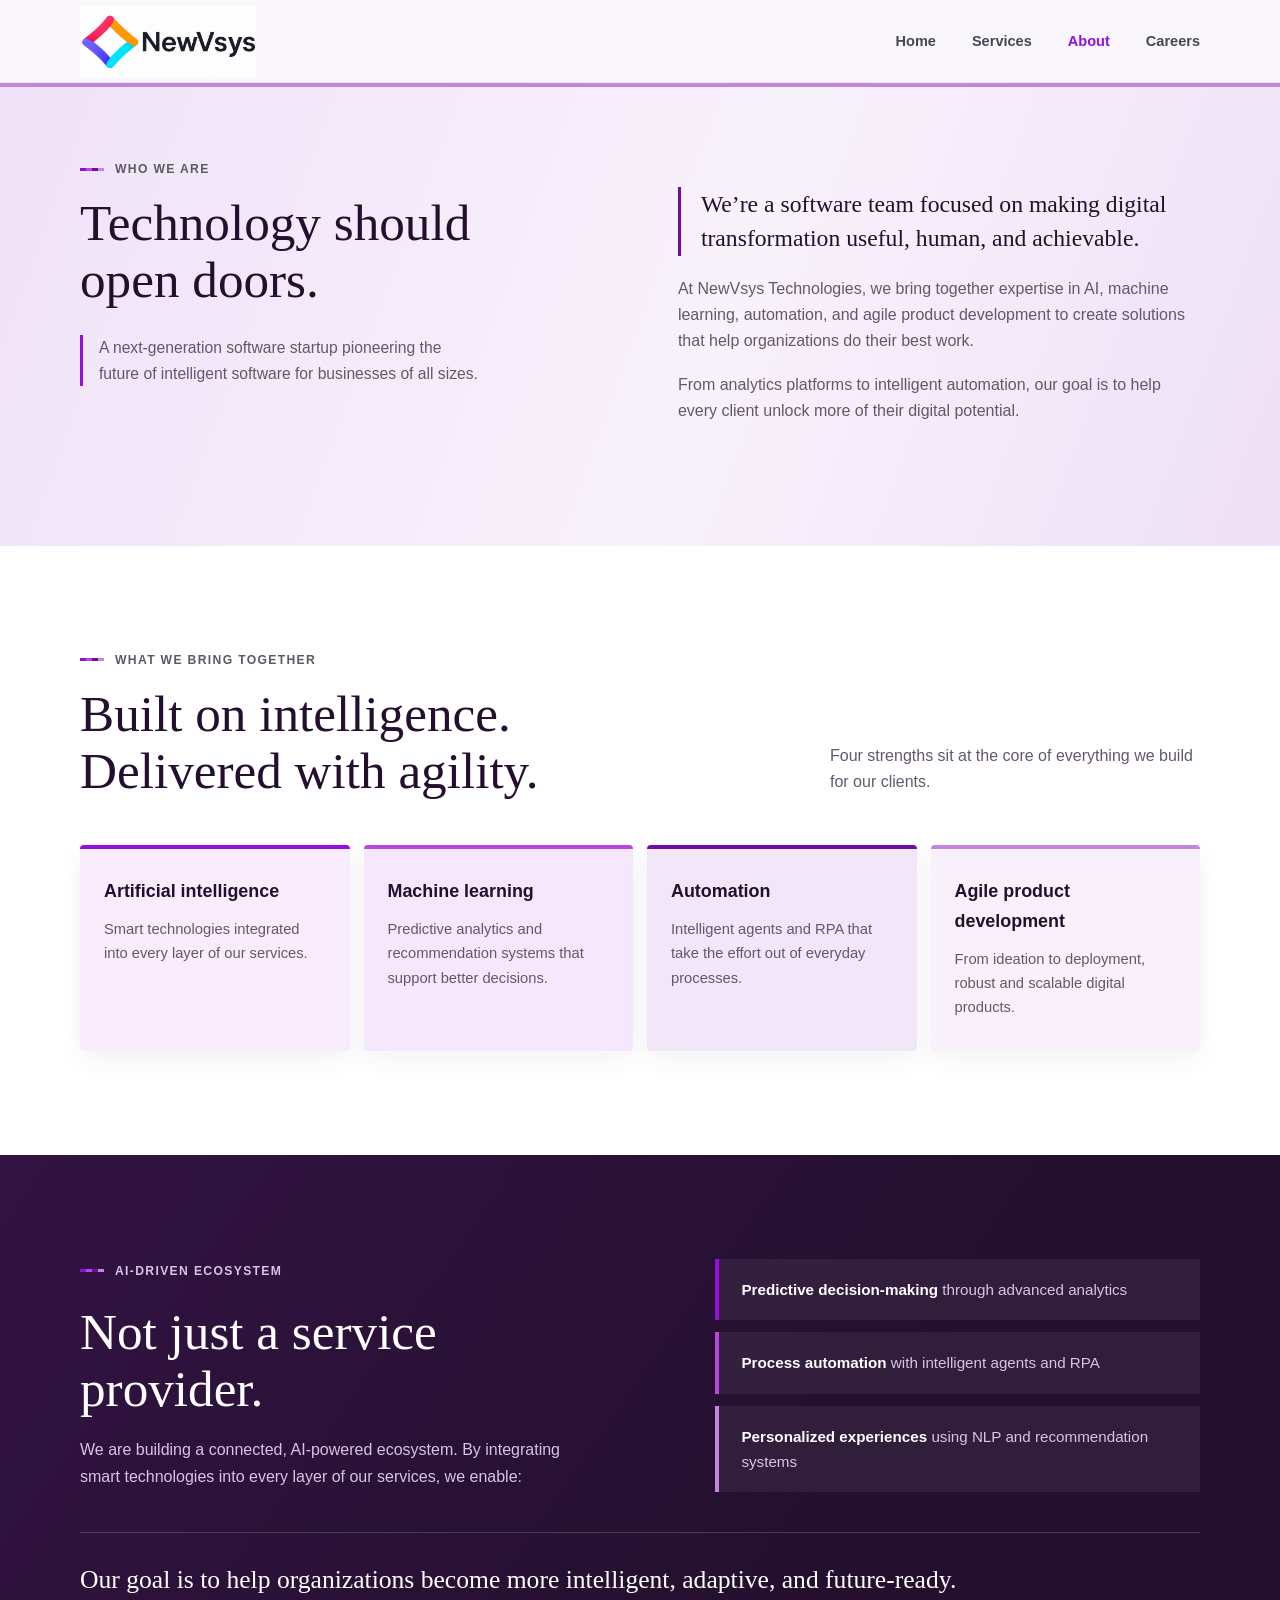
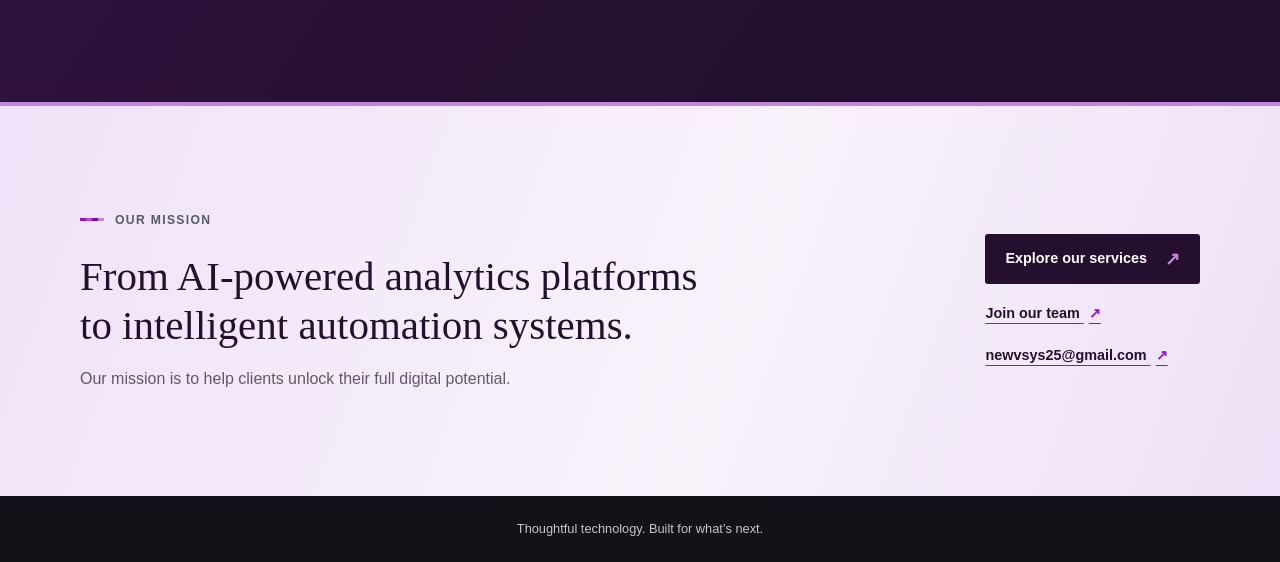
==== about.html @ 4ccc1abb "changes" ====
<!DOCTYPE html>
<html lang="en">
<head>
  <meta charset="UTF-8" />
  <meta name="viewport" content="width=device-width, initial-scale=1.0"/>
  <title>NewVsys | About Us</title>
  <link rel="stylesheet" href="styles.css" />
</head>
<body>
  <header class="navbar">
    <div class="container">
      <a class="brand" href="index.html" aria-label="NewVsys home">
        <img src="logo.png" alt="NewVsys" class="logo" />
      </a>
      <nav aria-label="Main navigation">
        <ul class="nav-links">
          <li><a href="index.html">Home</a></li>
          <li><a href="services.html">Services</a></li>
          <li><a href="about.html" aria-current="page">About</a></li>
          <li><a href="careers.html">Careers</a></li>
        </ul>
      </nav>
    </div>
  </header>

  <main>
    <section class="about about-page section-pad" id="about">
      <div class="container about-layout">
        <div class="about-title">
          <p class="eyebrow"><span></span> Who we are</p>
          <h1>Technology should open doors.</h1>
          <p class="startup-tag">A next-generation software startup pioneering the future of intelligent software for businesses of all sizes.</p>
        </div>
        <div class="about-copy">
          <p class="about-lead">We’re a software team focused on making digital transformation useful, human, and achievable.</p>
          <p>At NewVsys Technologies, we bring together expertise in AI, machine learning, automation, and agile product development to create solutions that help organizations do their best work.</p>
          <p>From analytics platforms to intelligent automation, our goal is to help every client unlock more of their digital potential.</p>
        </div>
      </div>
    </section>

    <section class="pillars section-pad">
      <div class="container">
        <div class="section-heading">
          <div>
            <p class="eyebrow"><span></span> What we bring together</p>
            <h2>Built on intelligence.<br>Delivered with agility.</h2>
          </div>
          <p class="section-intro">Four strengths sit at the core of everything we build for our clients.</p>
        </div>

        <div class="pillar-list">
          <article class="pillar pillar-1">
            <h3>Artificial intelligence</h3>
            <p>Smart technologies integrated into every layer of our services.</p>
          </article>
          <article class="pillar pillar-2">
            <h3>Machine learning</h3>
            <p>Predictive analytics and recommendation systems that support better decisions.</p>
          </article>
          <article class="pillar pillar-3">
            <h3>Automation</h3>
            <p>Intelligent agents and RPA that take the effort out of everyday processes.</p>
          </article>
          <article class="pillar pillar-4">
            <h3>Agile product development</h3>
            <p>From ideation to deployment, robust and scalable digital products.</p>
          </article>
        </div>
      </div>
    </section>

    <section class="ecosystem section-pad">
      <div class="container ecosystem-layout">
        <div>
          <p class="eyebrow"><span></span> AI-driven ecosystem</p>
          <h2>Not just a service provider.</h2>
          <p class="ecosystem-lead">We are building a connected, AI-powered ecosystem. By integrating smart technologies into every layer of our services, we enable:</p>
        </div>
        <ul class="ecosystem-list">
          <li><strong>Predictive decision-making</strong> through advanced analytics</li>
          <li><strong>Process automation</strong> with intelligent agents and RPA</li>
          <li><strong>Personalized experiences</strong> using NLP and recommendation systems</li>
        </ul>
        <p class="ecosystem-goal">Our goal is to help organizations become more intelligent, adaptive, and future-ready.</p>
      </div>
    </section>

    <section class="mission section-pad">
      <div class="container mission-layout">
        <div>
          <p class="eyebrow"><span></span> Our mission</p>
          <h2>From AI-powered analytics platforms to intelligent automation systems.</h2>
          <p class="mission-copy">Our mission is to help clients unlock their full digital potential.</p>
        </div>
        <div class="mission-actions">
          <a href="services.html" class="btn">Explore our services <span aria-hidden="true">↗</span></a>
          <a href="careers.html" class="text-link">Join our team <span aria-hidden="true">↗</span></a>
          <a href="mailto:newvsys25@gmail.com" class="text-link">newvsys25@gmail.com <span aria-hidden="true">↗</span></a>
        </div>
      </div>
    </section>
  </main>
  <footer class="footer">
    <div class="container footer-inner">
      <p>Thoughtful technology. Built for what’s next.</p>
    </div>
  </footer>
</body>
</html>
---- styles.css ----
:root {
  color-scheme: light;
  --ink: #24102e;
  --muted: #65576b;
  --paper: #faf7fc;
  --white: #ffffff;
  --line: #e9dff0;
  --coral: #950edb;
  --orange: #b747df;
  --blue: #6f0ca6;
  --cyan: #c187df;
  --display: "Avenir Next", Avenir, "Segoe UI", sans-serif;
  --body: "Segoe UI", Tahoma, sans-serif;
}

* {
  box-sizing: border-box;
}

html {
  scroll-behavior: smooth;
  scroll-padding-top: 88px;
}

body {
  margin: 0;
  background: var(--paper);
  color: var(--ink);
  font-family: var(--body);
  line-height: 1.65;
  -webkit-font-smoothing: antialiased;
}

a {
  color: inherit;
}

.container {
  width: min(1120px, calc(100% - 48px));
  margin-inline: auto;
}

.navbar {
  position: sticky;
  z-index: 10;
  top: 0;
  background: rgba(250, 247, 252, 0.94);
  border-bottom: 1px solid rgba(36, 16, 46, 0.08);
  backdrop-filter: blur(14px);
}

.navbar .container {
  min-height: 82px;
  display: flex;
  align-items: center;
  justify-content: space-between;
  gap: 32px;
}

.brand {
  display: inline-flex;
  align-items: center;
}

.logo {
  display: block;
  width: 176px;
  height: auto;
}

.nav-links {
  display: flex;
  align-items: center;
  gap: 36px;
  margin: 0;
  padding: 0;
  list-style: none;
}

.nav-links a,
.footer a {
  text-decoration: none;
}

.nav-links a {
  color: #444852;
  font-size: 0.91rem;
  font-weight: 600;
  transition: color 160ms ease;
}

.nav-links a:hover,
.footer a:hover {
  color: var(--coral);
}

.hero {
  position: relative;
  overflow: hidden;
  padding: 96px 0 104px;
  background-color: var(--paper);
  background-image: radial-gradient(rgba(23, 25, 31, 0.07) 0.7px, transparent 0.7px);
  background-size: 19px 19px;
}

.hero-layout {
  display: grid;
  grid-template-columns: 1.08fr 0.78fr;
  align-items: center;
  gap: clamp(48px, 8vw, 112px);
}

.hero-copy {
  position: relative;
  z-index: 1;
}

.eyebrow {
  display: flex;
  align-items: center;
  gap: 11px;
  margin: 0 0 22px;
  color: #565b65;
  font-size: 0.76rem;
  font-weight: 700;
  letter-spacing: 0.11em;
  text-transform: uppercase;
}

.eyebrow > span {
  width: 24px;
  height: 3px;
  background: linear-gradient(90deg, var(--coral) 0 26%, var(--orange) 26% 51%, var(--blue) 51% 76%, var(--cyan) 76%);
}

h1,
.section-heading h2,
.about-title h2,
.contact h2 {
  font-family: Georgia, "Times New Roman", serif;
  font-weight: 500;
  letter-spacing: 0;
}

.hero h1 {
  max-width: 680px;
  margin: 0;
  font-size: clamp(3.2rem, 6vw, 5.3rem);
  line-height: 1.04;
}

.hero h1 span {
  color: var(--blue);
}

.hero-intro {
  max-width: 520px;
  margin: 25px 0 31px;
  color: var(--muted);
  font-size: 1.08rem;
}

.hero-actions {
  display: flex;
  align-items: center;
  flex-wrap: wrap;
  gap: 26px;
}

.btn {
  display: inline-flex;
  min-height: 50px;
  align-items: center;
  gap: 18px;
  padding: 0 20px;
  border-radius: 3px;
  background: var(--ink);
  color: var(--white);
  font-size: 0.9rem;
  font-weight: 650;
  text-decoration: none;
  transition: background 160ms ease, transform 160ms ease;
}

.btn:hover {
  transform: translateY(-2px);
  background: #343842;
}

.btn span {
  color: var(--cyan);
  font-size: 1.15rem;
}

.text-link {
  color: var(--ink);
  font-size: 0.9rem;
  font-weight: 650;
  text-decoration-color: var(--coral);
  text-underline-offset: 5px;
}

.text-link span {
  margin-left: 5px;
  color: var(--coral);
}

.hero-panel {
  position: relative;
  min-height: 370px;
  padding: 42px 38px 34px;
  overflow: hidden;
  background: var(--ink);
  color: var(--white);
}

.hero-panel::after {
  position: absolute;
  right: -40px;
  bottom: -96px;
  width: 260px;
  height: 260px;
  border: 1px solid rgba(255, 255, 255, 0.13);
  border-radius: 50%;
  content: "";
}

.orbit-mark {
  position: relative;
  width: 60px;
  height: 60px;
  margin-bottom: 26px;
}

.orbit-mark i {
  position: absolute;
  width: 35px;
  height: 15px;
  border: 5px solid var(--coral);
  border-radius: 12px;
  transform: rotate(-42deg);
}

.orbit-mark i:nth-child(1) { top: 6px; left: 2px; border-color: #ff2d63; }
.orbit-mark i:nth-child(2) { top: 6px; right: 0; border-color: #ff9a0a; transform: rotate(42deg); }
.orbit-mark i:nth-child(3) { bottom: 5px; left: 2px; border-color: #6a5cff; transform: rotate(42deg); }
.orbit-mark i:nth-child(4) { right: 0; bottom: 5px; border-color: #00dff5; }

.panel-kicker {
  margin: 0 0 8px;
  color: #c4c6ce;
  font-size: 0.76rem;
  font-weight: 700;
  letter-spacing: 0.1em;
  text-transform: uppercase;
}

.hero-panel h2 {
  position: relative;
  z-index: 1;
  max-width: 340px;
  margin: 0;
  font-family: Georgia, "Times New Roman", serif;
  font-size: 1.8rem;
  font-weight: 400;
  line-height: 1.28;
}

.panel-rule {
  height: 1px;
  margin: 25px 0 15px;
  background: rgba(255, 255, 255, 0.2);
}

.approach-list {
  position: relative;
  z-index: 1;
  display: grid;
  gap: 9px;
  margin: 0;
  padding: 0;
  color: #ececf0;
  font-size: 0.84rem;
  list-style: none;
}

.approach-list li {
  display: flex;
  align-items: center;
  gap: 10px;
}

.approach-list li::before {
  width: 6px;
  height: 6px;
  flex: none;
  background: var(--coral);
  content: "";
}

.approach-list li:nth-child(2)::before { background: var(--orange); }
.approach-list li:nth-child(3)::before { background: var(--cyan); }

.hero-strip {
  position: absolute;
  right: 0;
  bottom: 0;
  left: 0;
  display: flex;
  height: 5px;
}

.hero-strip span { flex: 1; }
.hero-strip span:nth-child(1) { background: var(--coral); }
.hero-strip span:nth-child(2) { background: var(--orange); }
.hero-strip span:nth-child(3) { background: var(--blue); }
.hero-strip span:nth-child(4) { background: var(--cyan); }

.section-pad {
  padding: 104px 0;
}

.services {
  background: var(--white);
}

.section-heading {
  display: flex;
  align-items: end;
  justify-content: space-between;
  gap: 50px;
  margin-bottom: 46px;
}

.section-heading .eyebrow,
.about-title .eyebrow {
  margin-bottom: 15px;
}

.section-heading h2,
.about-title h2 {
  max-width: 620px;
  margin: 0;
  font-size: clamp(2.4rem, 4vw, 3.5rem);
  line-height: 1.12;
}

.section-intro {
  max-width: 370px;
  margin: 0 0 4px;
  color: var(--muted);
}

.service-list {
  display: grid;
  grid-template-columns: repeat(2, minmax(0, 1fr));
  gap: 1px;
  border: 1px solid var(--line);
  background: var(--line);
}

.service {
  position: relative;
  min-height: 235px;
  padding: 31px 34px 38px;
  background: var(--white);
  text-align: left;
  transition: background 180ms ease;
}

.service:hover {
  background: #fdfcfb;
}

.service h2 {
  margin: 0 0 10px;
  font-family: var(--display);
  font-size: 1.19rem;
  font-weight: 700;
}

.service p,
.service li {
  color: var(--muted);
  font-size: 0.92rem;
}

.service p {
  max-width: 460px;
  margin: 0;
}

.service ul {
  display: grid;
  gap: 5px;
  margin: 12px 30px 0 0;
  padding-left: 18px;
}

.service-arrow {
  position: absolute;
  right: 30px;
  bottom: 25px;
  color: #a0a3aa;
  font-size: 1.1rem;
}

.about {
  background: #f1efec;
}

.about-layout {
  display: grid;
  grid-template-columns: 0.9fr 1fr;
  gap: clamp(50px, 10vw, 140px);
}

.about-title h2 {
  max-width: 440px;
}

.about-copy {
  max-width: 540px;
  padding-top: 28px;
}

.about-copy p {
  margin: 0 0 17px;
  color: var(--muted);
}

.about-copy .about-lead {
  margin-bottom: 20px;
  color: var(--ink);
  font-family: Georgia, "Times New Roman", serif;
  font-size: 1.48rem;
  line-height: 1.45;
}

.contact {
  padding: 82px 0 86px;
  background: var(--ink);
  color: var(--white);
}

.contact-layout {
  display: flex;
  align-items: end;
  justify-content: space-between;
  gap: 44px;
}

.contact .eyebrow {
  color: #c4c6ce;
}

.contact h2 {
  margin: 0;
  font-size: clamp(2.8rem, 5vw, 4.25rem);
  line-height: 1.08;
}

.contact-details {
  min-width: min(100%, 350px);
  padding-bottom: 5px;
}

.contact-email {
  display: inline-flex;
  align-items: center;
  gap: 15px;
  margin-bottom: 17px;
  color: var(--white);
  font-size: 1.12rem;
  font-weight: 650;
  text-decoration-color: var(--cyan);
  text-underline-offset: 6px;
}

.contact-email span {
  color: var(--cyan);
}

.contact-details p {
  margin: 0;
  color: #c4c6ce;
  font-size: 0.9rem;
}

.footer {
  padding: 22px 0;
  background: #111318;
  color: #c4c6ce;
}

.footer-inner {
  display: flex;
  align-items: center;
  justify-content: center;
  gap: 24px;
  text-align: center;
}

.footer p,
.footer a {
  margin: 0;
  font-size: 0.8rem;
}

.footer a {
  color: var(--white);
}

@media (max-width: 760px) {
  .container {
    width: min(100% - 36px, 560px);
  }

  .navbar .container {
    min-height: 72px;
    gap: 16px;
  }

  .logo {
    width: 136px;
  }

  .nav-links {
    gap: 17px;
  }

  .nav-links a {
    font-size: 0.81rem;
  }

  .hero {
    padding: 72px 0 78px;
  }

  .hero-layout,
  .about-layout {
    grid-template-columns: 1fr;
    gap: 42px;
  }

  .hero h1 {
    font-size: clamp(3rem, 11vw, 4.4rem);
  }

  .hero-panel {
    min-height: 340px;
  }

  .section-pad {
    padding: 76px 0;
  }

  .section-heading {
    display: block;
    margin-bottom: 32px;
  }

  .section-intro {
    margin-top: 19px;
  }

  .service-list {
    grid-template-columns: 1fr;
  }

  .service {
    min-height: 218px;
    padding: 27px 25px 37px;
  }

  .about-copy {
    padding-top: 0;
  }

  .contact-layout {
    display: grid;
    align-items: start;
    gap: 35px;
  }
}

@media (max-width: 440px) {
  .navbar .container {
    align-items: flex-start;
    flex-direction: column;
    padding: 12px 0 14px;
  }

  .nav-links {
    width: 100%;
    justify-content: space-between;
    gap: 10px;
  }

  .hero-actions {
    align-items: flex-start;
    flex-direction: column;
    gap: 18px;
  }

  .hero-panel {
    padding: 32px 26px;
  }

  .footer-inner {
    flex-direction: column;
    gap: 12px;
  }
}

@media (prefers-reduced-motion: reduce) {
  *,
  *::before,
  *::after {
    scroll-behavior: auto !important;
    transition-duration: 0.01ms !important;
  }
}

/* Add stronger brand color while keeping the existing copy unchanged. */
:root {
  --paper: #faf7fc;
  --line: #e9dff0;
}

.nav-links a {
  position: relative;
}

.nav-links a::after {
  position: absolute;
  right: 0;
  bottom: -7px;
  left: 0;
  height: 2px;
  transform: scaleX(0);
  transform-origin: left;
  background: linear-gradient(90deg, var(--coral), var(--orange), var(--blue), var(--cyan));
  content: "";
  transition: transform 160ms ease;
}

.nav-links a:hover::after {
  transform: scaleX(1);
}

.hero {
  background-color: #faf4fd;
  background-image: linear-gradient(115deg, #f3e3fb 0%, #faf6fc 48%, #efdef8 100%);
  background-repeat: no-repeat;
  background-size: cover;
}

.hero .btn {
  background: var(--coral);
  box-shadow: 0 9px 22px rgba(149, 14, 219, 0.22);
  color: var(--white);
}

.hero .btn:hover {
  background: #780bb0;
}

.hero .btn span {
  color: var(--white);
}

.hero h1,
.hero h1 span {
  background: none;
  color: #000000;
}

.hero-panel {
  background: linear-gradient(145deg, #321343 0%, #24102e 72%);
  box-shadow: 14px 14px 0 rgba(149, 14, 219, 0.17);
}

.hero-panel::before {
  position: absolute;
  top: 0;
  right: 0;
  width: 7px;
  height: 100%;
  background: linear-gradient(180deg, var(--coral), var(--orange) 34%, var(--blue) 68%, var(--cyan));
  content: "";
}

.hero-strip {
  height: 7px;
}

.services {
  background: linear-gradient(180deg, #fff 0%, #faf7fc 100%);
}

.service-list {
  gap: 14px;
  border: 0;
  background: transparent;
}

.service {
  min-height: 245px;
  border-top: 4px solid transparent;
  border-radius: 4px;
  box-shadow: 0 8px 26px rgba(23, 25, 31, 0.055);
  transition: box-shadow 180ms ease, transform 180ms ease;
}

.service:hover {
  transform: translateY(-4px);
  box-shadow: 0 14px 30px rgba(23, 25, 31, 0.1);
}

.service-coral {
  border-top-color: var(--coral);
  background: #f8ecfd;
}

.service-orange {
  border-top-color: var(--orange);
  background: #f6e8fc;
}

.service-blue {
  border-top-color: var(--blue);
  background: #f1e7f8;
}

.service-cyan {
  border-top-color: var(--cyan);
  background: #f8f1fb;
}

.service-ai {
  grid-column: 1 / -1;
  display: grid;
  grid-template-columns: 1fr 1fr;
  column-gap: 48px;
  align-items: start;
  min-height: 220px;
  border-top-color: var(--coral);
  background: linear-gradient(110deg, #f8ecfd, #f5eafa 50%, #efe2f8);
}

.service-ai h2 {
  grid-column: 1;
  grid-row: 1;
}

.service-ai p {
  grid-column: 1;
  grid-row: 2;
}

.service-ai ul {
  grid-column: 2;
  grid-row: 1 / span 2;
  align-self: center;
  margin: 0 35px 0 0;
}

.about {
  border-top: 4px solid var(--cyan);
  background: linear-gradient(110deg, #f0e2f8 0%, #f8f2fb 56%, #eee0f6 100%);
}

.about-copy .about-lead {
  padding-left: 20px;
  border-left: 3px solid var(--blue);
}

.contact {
  border-top: 5px solid transparent;
  border-image: linear-gradient(90deg, var(--coral), var(--orange), var(--blue), var(--cyan)) 1;
  background: linear-gradient(125deg, #321343, #24102e 65%);
}

.contact-email {
  text-decoration-thickness: 2px;
}

@media (max-width: 760px) {
  .service {
    min-height: 218px;
  }

  .service-ai {
    grid-column: auto;
    grid-template-columns: 1fr;
    min-height: 0;
  }

  .service-ai h2,
  .service-ai p,
  .service-ai ul {
    grid-column: 1;
    grid-row: auto;
  }

  .service-ai ul {
    margin: 12px 30px 0 0;
  }
}

@media (max-width: 440px) {
  .hero-panel {
    box-shadow: 8px 8px 0 rgba(114, 121, 245, 0.16);
  }
}




/* Careers */
.careers {
  background: var(--white);
}

.careers .section-heading h1,
.services .section-heading h1 {
  max-width: 700px;
  margin: 0;
  font-size: clamp(2.4rem, 4vw, 3.5rem);
  line-height: 1.12;
}

.careers-page,
.services-page {
  padding-top: 72px;
}

.nav-links a[aria-current="page"] {
  color: var(--coral);
}

.career-stats {
  display: grid;
  grid-template-columns: repeat(3, minmax(0, 1fr));
  gap: 14px;
  margin-bottom: 14px;
}

.career-stat {
  display: flex;
  flex-direction: column;
  gap: 6px;
  padding: 24px 22px;
  border-top: 4px solid var(--coral);
  border-radius: 4px;
  background: #f8ecfd;
  box-shadow: 0 8px 26px rgba(36, 16, 46, 0.055);
}

.career-stat strong {
  font-family: Georgia, "Times New Roman", serif;
  font-size: 1.3rem;
  font-weight: 500;
  line-height: 1.25;
}

.career-stat:first-child strong {
  color: var(--coral);
  font-size: 2.6rem;
  line-height: 1;
}

.career-stat span {
  color: var(--muted);
  font-size: 0.86rem;
}

.career-grid {
  display: grid;
  grid-template-columns: 1.25fr 1fr;
  gap: 14px;
}

.career-side {
  display: grid;
  gap: 14px;
}

.career-card {
  padding: 30px 32px;
  border: 1px solid var(--line);
  border-radius: 4px;
  background: var(--paper);
  text-align: left;
}

.career-card h3 {
  margin: 0 0 18px;
  font-family: var(--display);
  font-size: 1.15rem;
}

.position-groups {
  display: grid;
  gap: 22px;
}

.position-groups h4 {
  margin: 0 0 10px;
  color: var(--blue);
  font-size: 0.74rem;
  letter-spacing: 0.1em;
  text-transform: uppercase;
}

.career-list {
  display: grid;
  gap: 9px;
  margin: 0;
  padding: 0;
  list-style: none;
}

.career-list li {
  position: relative;
  padding-left: 20px;
  color: var(--ink);
  font-size: 0.93rem;
}

.career-list li::before {
  position: absolute;
  top: 0.55em;
  left: 0;
  width: 7px;
  height: 7px;
  border-radius: 50%;
  background: var(--coral);
  content: "";
}

.career-list small {
  display: block;
  margin-top: 2px;
  color: var(--muted);
  font-size: 0.8rem;
}

.projects-title {
  margin: 48px 0 18px;
  font-family: Georgia, "Times New Roman", serif;
  font-size: 1.7rem;
  font-weight: 500;
  text-align: left;
}

.project-list {
  display: grid;
  grid-template-columns: repeat(3, minmax(0, 1fr));
  gap: 14px;
}

.project {
  padding: 22px 24px;
  border-left: 4px solid var(--coral);
  background: #f8ecfd;
  text-align: left;
}

.project:nth-child(2) {
  border-left-color: var(--orange);
  background: #f6e8fc;
}

.project:nth-child(3) {
  border-left-color: var(--blue);
  background: #f1e7f8;
}

.project h3 {
  margin: 0 0 4px;
  font-size: 1.05rem;
}

.project p {
  margin: 0;
  color: var(--muted);
  font-size: 0.9rem;
}

.career-cta {
  display: flex;
  align-items: center;
  justify-content: space-between;
  gap: 32px;
  margin-top: 48px;
  padding: 38px 42px;
  border-radius: 4px;
  background: linear-gradient(125deg, var(--coral), #570985);
  color: var(--white);
  text-align: left;
}

.career-cta h2 {
  margin: 0 0 4px;
  font-family: Georgia, "Times New Roman", serif;
  font-size: clamp(1.8rem, 3vw, 2.4rem);
  font-weight: 500;
}

.career-cta p {
  margin: 0;
}

.career-cta-actions {
  max-width: 460px;
  font-size: 0.92rem;
}

.career-cta-actions p + p {
  margin-top: 8px;
  font-weight: 650;
}

.career-cta a,
.contact-phone a {
  color: inherit;
  text-decoration-thickness: 2px;
  text-underline-offset: 4px;
}

.contact-details .contact-phone {
  margin-bottom: 6px;
}

/* Home: technology */
.tech {
  background: linear-gradient(110deg, #f0e2f8 0%, #f8f2fb 56%, #eee0f6 100%);
  color: var(--ink);
}

.tech .eyebrow {
  color: #565b65;
}

.tech .section-intro {
  color: var(--muted);
}

.tech-grid {
  display: grid;
  grid-template-columns: repeat(6, minmax(0, 1fr));
  gap: 14px;
}

.tech-card {
  grid-column: span 2;
  padding: 28px 26px 30px;
  border-top: 4px solid var(--coral);
  border-radius: 4px;
  background: var(--white);
  box-shadow: 0 8px 26px rgba(36, 16, 46, 0.07);
  text-align: left;
  transition: box-shadow 180ms ease, transform 180ms ease;
}

.tech-card:hover {
  transform: translateY(-4px);
  box-shadow: 0 14px 30px rgba(36, 16, 46, 0.12);
}

.tech-card-4,
.tech-card-5 {
  grid-column: span 3;
}

.tech-card-2 { border-top-color: var(--orange); }
.tech-card-3 { border-top-color: var(--blue); }
.tech-card-4 { border-top-color: var(--cyan); }
.tech-card-5 { border-top-color: #7e3aa3; }

.tech-label {
  margin: 0 0 8px;
  color: var(--blue);
  font-size: 0.72rem;
  font-weight: 700;
  letter-spacing: 0.1em;
  text-transform: uppercase;
}

.tech-card h3 {
  margin: 0 0 10px;
  font-family: Georgia, "Times New Roman", serif;
  font-size: 1.8rem;
  font-weight: 500;
}

.tech-card p:last-child {
  margin: 0;
  color: var(--muted);
  font-size: 0.93rem;
}

.tech-stack {
  display: flex;
  align-items: center;
  flex-wrap: wrap;
  gap: 14px 22px;
  margin-top: 40px;
  padding-top: 28px;
  border-top: 1px solid rgba(36, 16, 46, 0.14);
}

.tech-stack > p {
  margin: 0;
  color: var(--muted);
  font-size: 0.76rem;
  font-weight: 700;
  letter-spacing: 0.1em;
  text-transform: uppercase;
}

.tech-stack ul {
  display: flex;
  flex-wrap: wrap;
  gap: 8px;
  margin: 0;
  padding: 0;
  list-style: none;
}

.tech-stack li {
  padding: 6px 14px;
  border: 1px solid rgba(149, 14, 219, 0.3);
  border-radius: 999px;
  background: rgba(255, 255, 255, 0.75);
  color: var(--ink);
  font-size: 0.84rem;
  font-weight: 600;
}

@media (max-width: 960px) {
  .tech-grid {
    grid-template-columns: repeat(2, minmax(0, 1fr));
  }

  .tech-card,
  .tech-card-4,
  .tech-card-5 {
    grid-column: auto;
  }

  .tech-card-5 {
    grid-column: 1 / -1;
  }
}

@media (max-width: 560px) {
  .tech-grid {
    grid-template-columns: 1fr;
  }
}

/* Home: active projects */
.projects {
  background: linear-gradient(180deg, #fff 0%, #faf7fc 100%);
}

.project-grid {
  display: grid;
  grid-template-columns: repeat(4, minmax(0, 1fr));
  gap: 14px;
}

.project-card {
  display: flex;
  flex-direction: column;
  padding: 28px 24px 26px;
  border-top: 4px solid var(--coral);
  border-radius: 4px;
  background: #f8ecfd;
  box-shadow: 0 8px 26px rgba(36, 16, 46, 0.055);
  text-align: left;
  transition: box-shadow 180ms ease, transform 180ms ease;
}

.project-card:hover {
  transform: translateY(-4px);
  box-shadow: 0 14px 30px rgba(36, 16, 46, 0.1);
}

.project-card-2 { border-top-color: var(--orange); background: #f6e8fc; }
.project-card-3 { border-top-color: var(--blue); background: #f1e7f8; }
.project-card-4 { border-top-color: var(--cyan); background: #f8f1fb; }

.project-mark {
  display: grid;
  width: 46px;
  height: 46px;
  margin-bottom: 22px;
  place-items: center;
  border-radius: 4px;
  background: var(--coral);
  color: var(--white);
  font-family: Georgia, "Times New Roman", serif;
  font-size: 1.5rem;
}

.project-card-2 .project-mark { background: var(--orange); }
.project-card-3 .project-mark { background: var(--blue); }
.project-card-4 .project-mark { background: #7e3aa3; }

.project-card h3 {
  margin: 0 0 6px;
  font-family: Georgia, "Times New Roman", serif;
  font-size: 1.6rem;
  font-weight: 500;
}

.project-card p {
  margin: 0 0 20px;
  color: var(--muted);
  font-size: 0.93rem;
}

.project-tags {
  display: flex;
  flex-wrap: wrap;
  gap: 8px;
  margin: auto 0 0;
  padding: 0;
  list-style: none;
}

.project-tags li {
  padding: 4px 11px;
  border: 1px solid rgba(149, 14, 219, 0.28);
  border-radius: 999px;
  background: rgba(255, 255, 255, 0.7);
  color: var(--blue);
  font-size: 0.74rem;
  font-weight: 650;
}

.projects-link {
  display: inline-block;
  margin-top: 32px;
  color: var(--ink);
  font-size: 0.92rem;
  font-weight: 650;
  text-decoration-color: var(--coral);
  text-decoration-thickness: 2px;
  text-underline-offset: 5px;
}

.projects-link span {
  margin-left: 5px;
  color: var(--coral);
}

@media (max-width: 960px) {
  .project-grid {
    grid-template-columns: repeat(2, minmax(0, 1fr));
  }
}

@media (max-width: 560px) {
  .project-grid {
    grid-template-columns: 1fr;
  }
}

/* About page */
.about-page {
  padding-top: 72px;
}

.about-title h1 {
  max-width: 440px;
  margin: 0;
  font-size: clamp(2.4rem, 4vw, 3.5rem);
  line-height: 1.12;
}

.startup-tag {
  max-width: 400px;
  margin: 26px 0 0;
  padding-left: 16px;
  border-left: 3px solid var(--coral);
  color: var(--muted);
  font-size: 0.98rem;
}

.pillars {
  background: var(--white);
}

.pillar-list {
  display: grid;
  grid-template-columns: repeat(4, minmax(0, 1fr));
  gap: 14px;
}

.pillar {
  padding: 28px 24px 32px;
  border-top: 4px solid var(--coral);
  border-radius: 4px;
  background: #f8ecfd;
  box-shadow: 0 8px 26px rgba(36, 16, 46, 0.055);
  text-align: left;
}

.pillar-2 { border-top-color: var(--orange); background: #f6e8fc; }
.pillar-3 { border-top-color: var(--blue); background: #f1e7f8; }
.pillar-4 { border-top-color: var(--cyan); background: #f8f1fb; }

.pillar h3 {
  margin: 0 0 10px;
  font-family: var(--display);
  font-size: 1.12rem;
}

.pillar p {
  margin: 0;
  color: var(--muted);
  font-size: 0.92rem;
}

.ecosystem {
  background: linear-gradient(125deg, #321343, #24102e 65%);
  color: var(--white);
}

.ecosystem-layout {
  display: grid;
  grid-template-columns: 1.1fr 1fr;
  gap: 40px clamp(40px, 8vw, 110px);
  align-items: center;
}

.ecosystem .eyebrow {
  color: #d9c3e6;
}

.ecosystem h2 {
  margin: 0 0 20px;
  font-family: Georgia, "Times New Roman", serif;
  font-size: clamp(2.2rem, 4vw, 3.2rem);
  font-weight: 500;
  line-height: 1.12;
}

.ecosystem-lead {
  max-width: 520px;
  margin: 0;
  color: #d9c3e6;
}

.ecosystem-list {
  display: grid;
  gap: 12px;
  margin: 0;
  padding: 0;
  list-style: none;
}

.ecosystem-list li {
  padding: 18px 22px;
  border-left: 4px solid var(--coral);
  background: rgba(255, 255, 255, 0.06);
  color: #d9c3e6;
  font-size: 0.95rem;
}

.ecosystem-list li:nth-child(2) { border-left-color: var(--orange); }
.ecosystem-list li:nth-child(3) { border-left-color: var(--cyan); }

.ecosystem-list strong {
  color: var(--white);
}

.ecosystem-goal {
  grid-column: 1 / -1;
  margin: 0;
  padding-top: 28px;
  border-top: 1px solid rgba(255, 255, 255, 0.18);
  font-family: Georgia, "Times New Roman", serif;
  font-size: clamp(1.25rem, 2.2vw, 1.6rem);
  line-height: 1.45;
}

.mission {
  border-top: 4px solid var(--cyan);
  background: linear-gradient(110deg, #f0e2f8 0%, #f8f2fb 56%, #eee0f6 100%);
}

.mission-layout {
  display: flex;
  align-items: center;
  justify-content: space-between;
  gap: 48px;
}

.mission h2 {
  max-width: 640px;
  margin: 0 0 16px;
  font-family: Georgia, "Times New Roman", serif;
  font-size: clamp(1.9rem, 3.2vw, 2.6rem);
  font-weight: 500;
  line-height: 1.2;
}

.mission-copy {
  margin: 0;
  color: var(--muted);
}

.mission-actions {
  display: flex;
  flex: none;
  flex-direction: column;
  align-items: flex-start;
  gap: 18px;
}

@media (max-width: 960px) {
  .pillar-list {
    grid-template-columns: repeat(2, minmax(0, 1fr));
  }

  .ecosystem-layout {
    grid-template-columns: 1fr;
  }

  .mission-layout {
    align-items: flex-start;
    flex-direction: column;
    gap: 30px;
  }
}

@media (max-width: 560px) {
  .pillar-list {
    grid-template-columns: 1fr;
  }
}

@media (max-width: 960px) {
  .career-stats {
    grid-template-columns: repeat(2, minmax(0, 1fr));
  }

  .career-stat:last-child {
    grid-column: 1 / -1;
  }

  .career-grid {
    grid-template-columns: 1fr;
  }

  .project-list {
    grid-template-columns: 1fr;
  }

  .career-cta {
    align-items: flex-start;
    flex-direction: column;
    gap: 18px;
  }
}

@media (max-width: 560px) {
  .career-stats {
    grid-template-columns: 1fr;
  }

  .career-card {
    padding: 26px 22px;
  }

  .career-cta {
    padding: 30px 24px;
  }
}
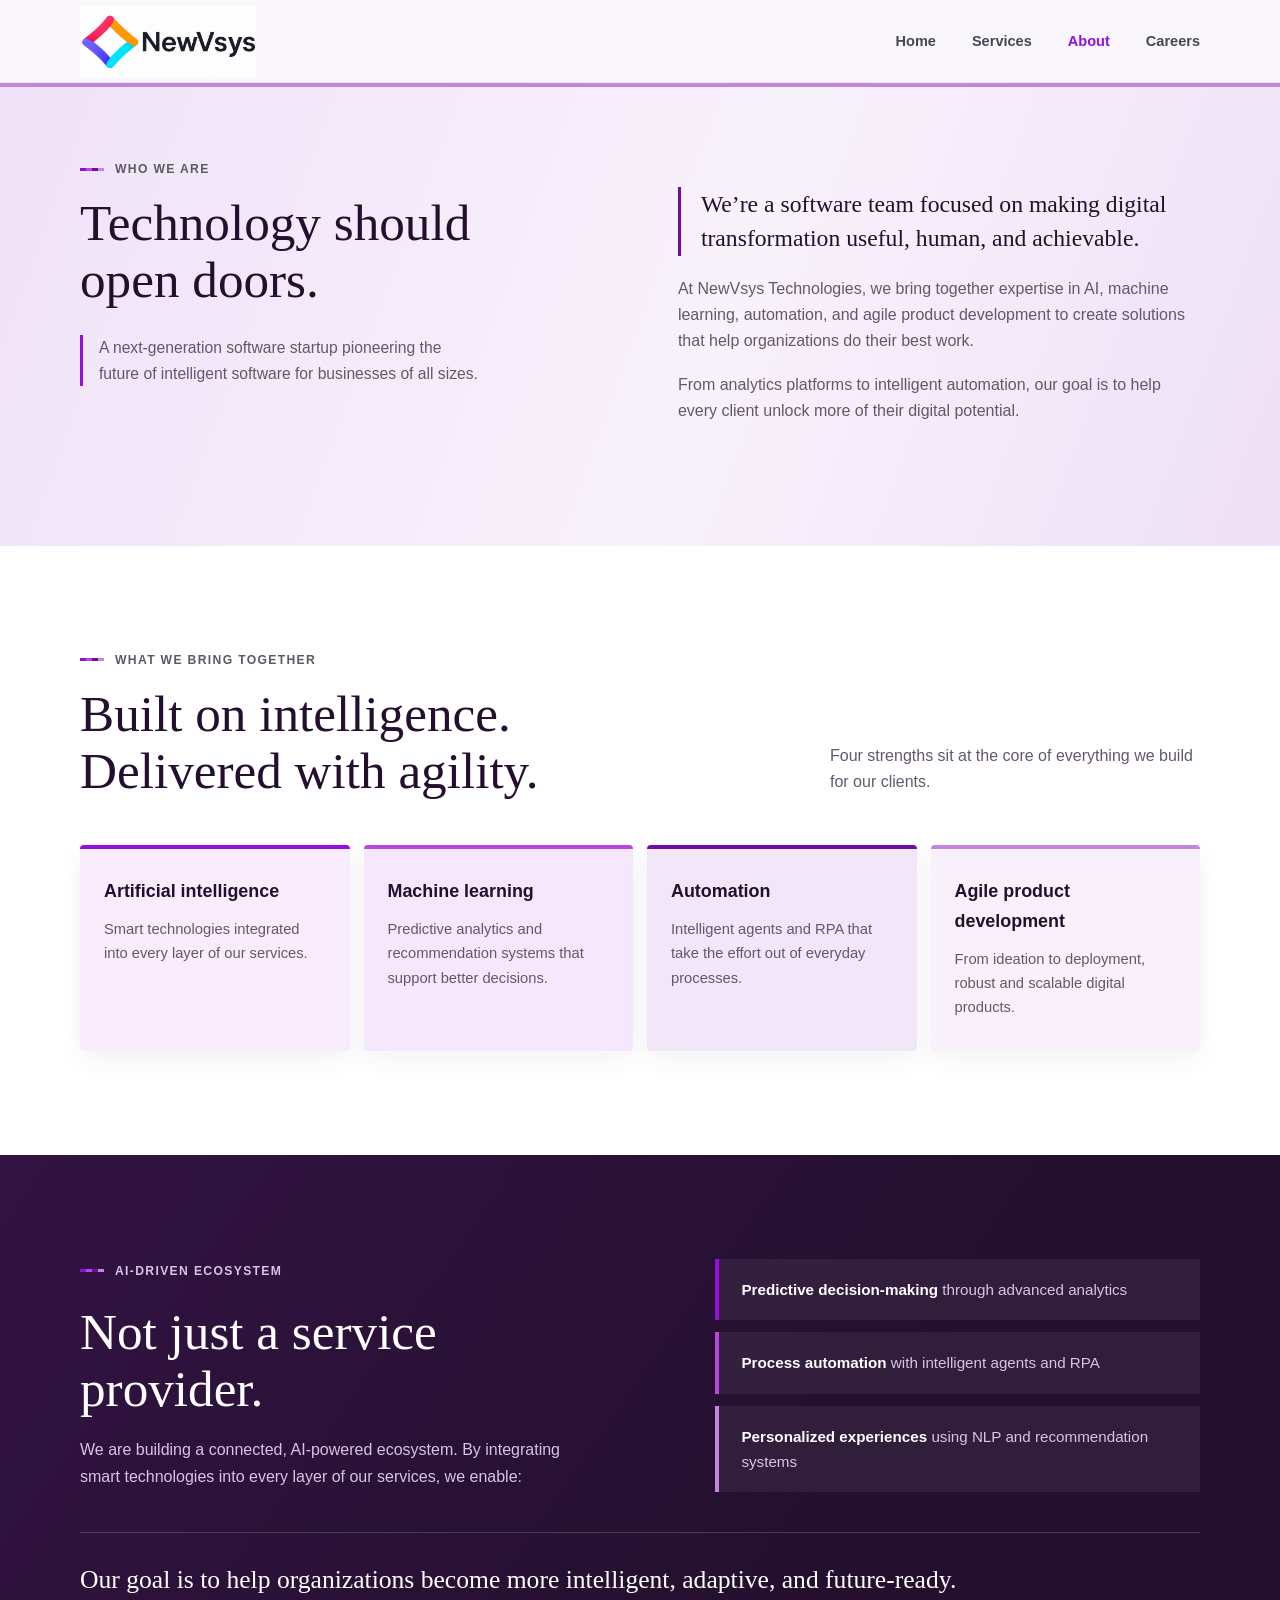
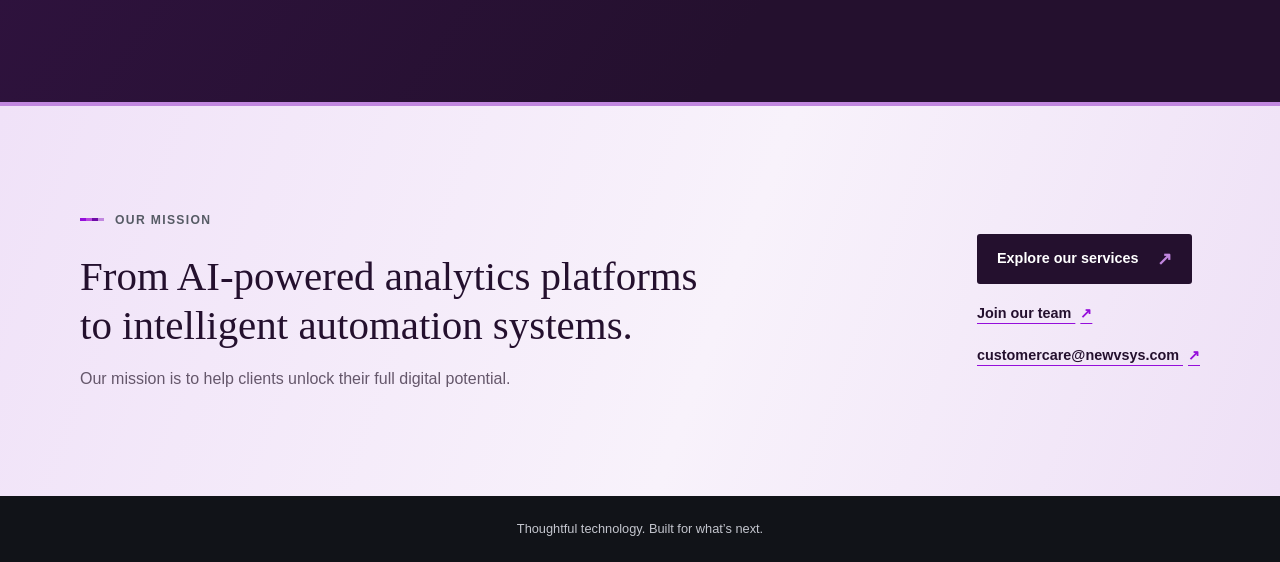
==== commit fea332cf: "mail changes" ====
--- a/about.html
+++ b/about.html
@@ -96,7 +96,7 @@
         <div class="mission-actions">
           <a href="services.html" class="btn">Explore our services <span aria-hidden="true">↗</span></a>
           <a href="careers.html" class="text-link">Join our team <span aria-hidden="true">↗</span></a>
-          <a href="mailto:newvsys25@gmail.com" class="text-link">newvsys25@gmail.com <span aria-hidden="true">↗</span></a>
+          <a href="mailto:customercare@newvsys.com" class="text-link">customercare@newvsys.com <span aria-hidden="true">↗</span></a>
         </div>
       </div>
     </section>
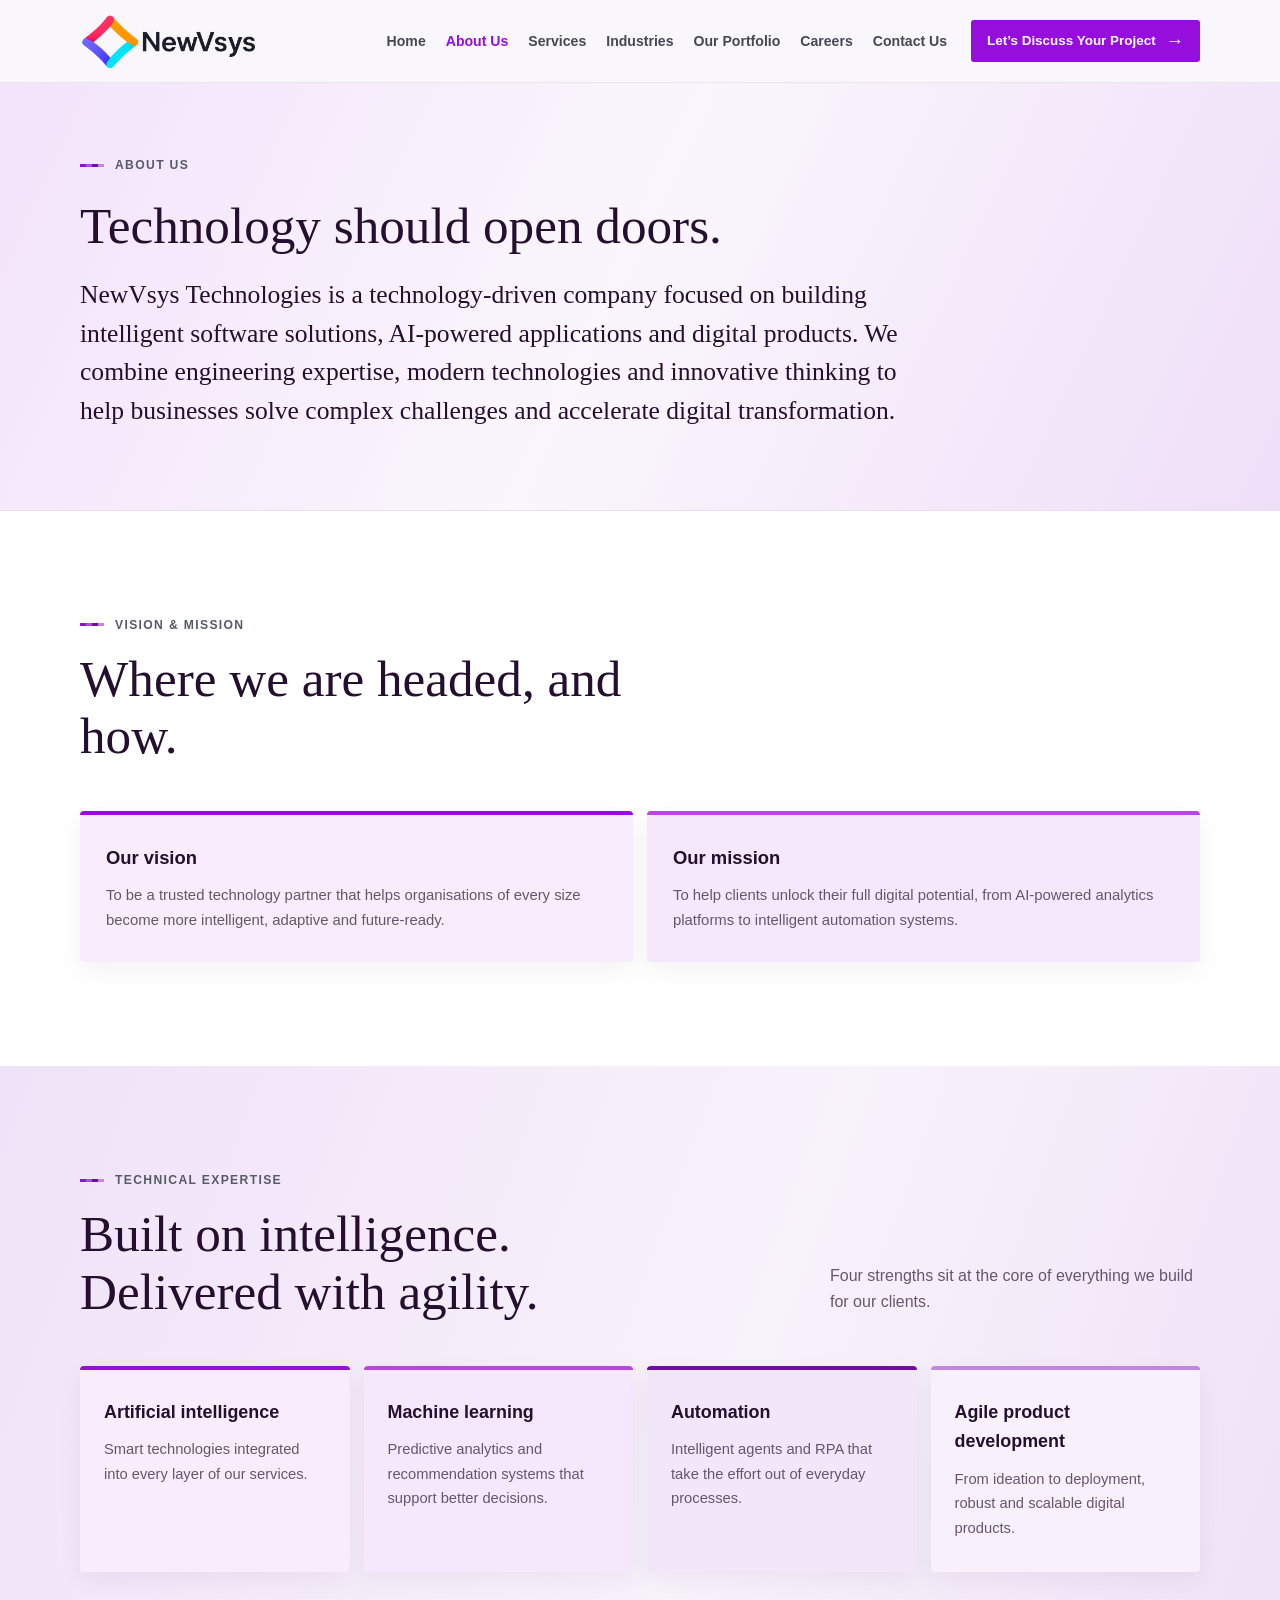
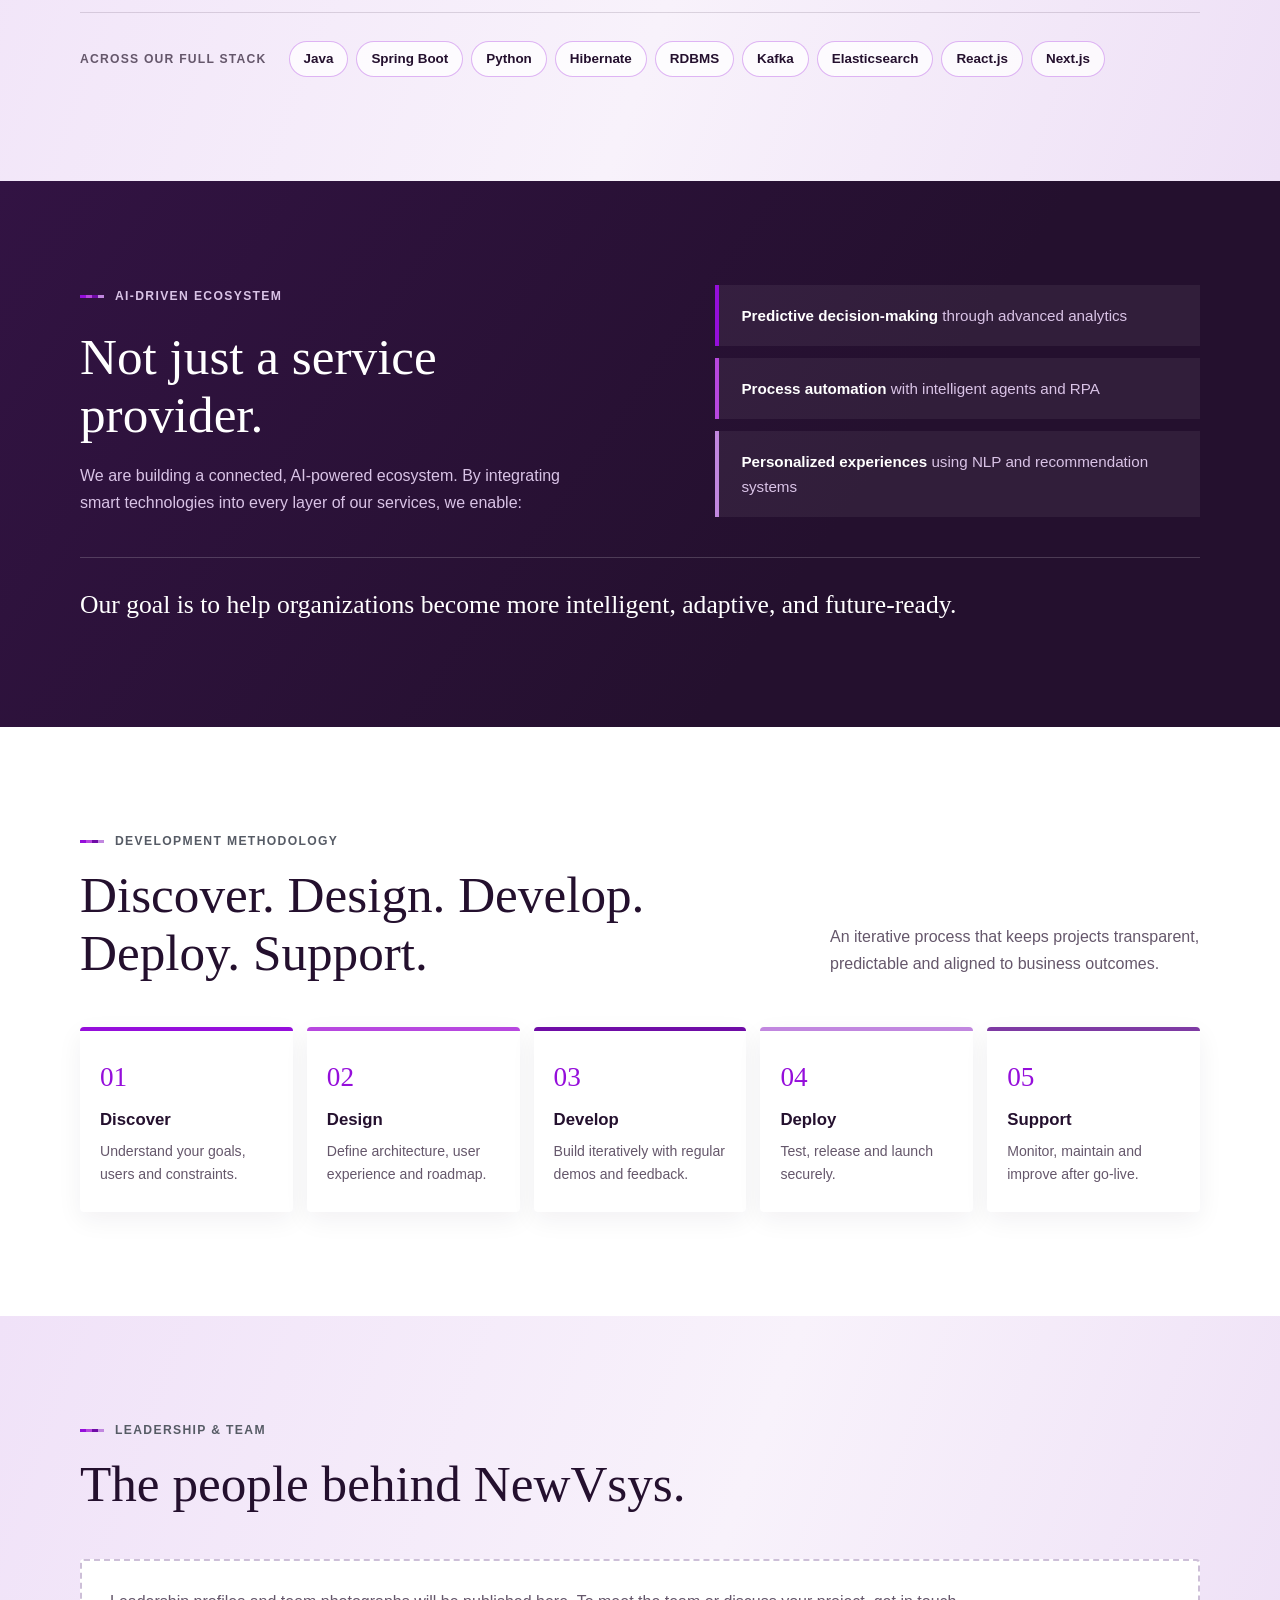
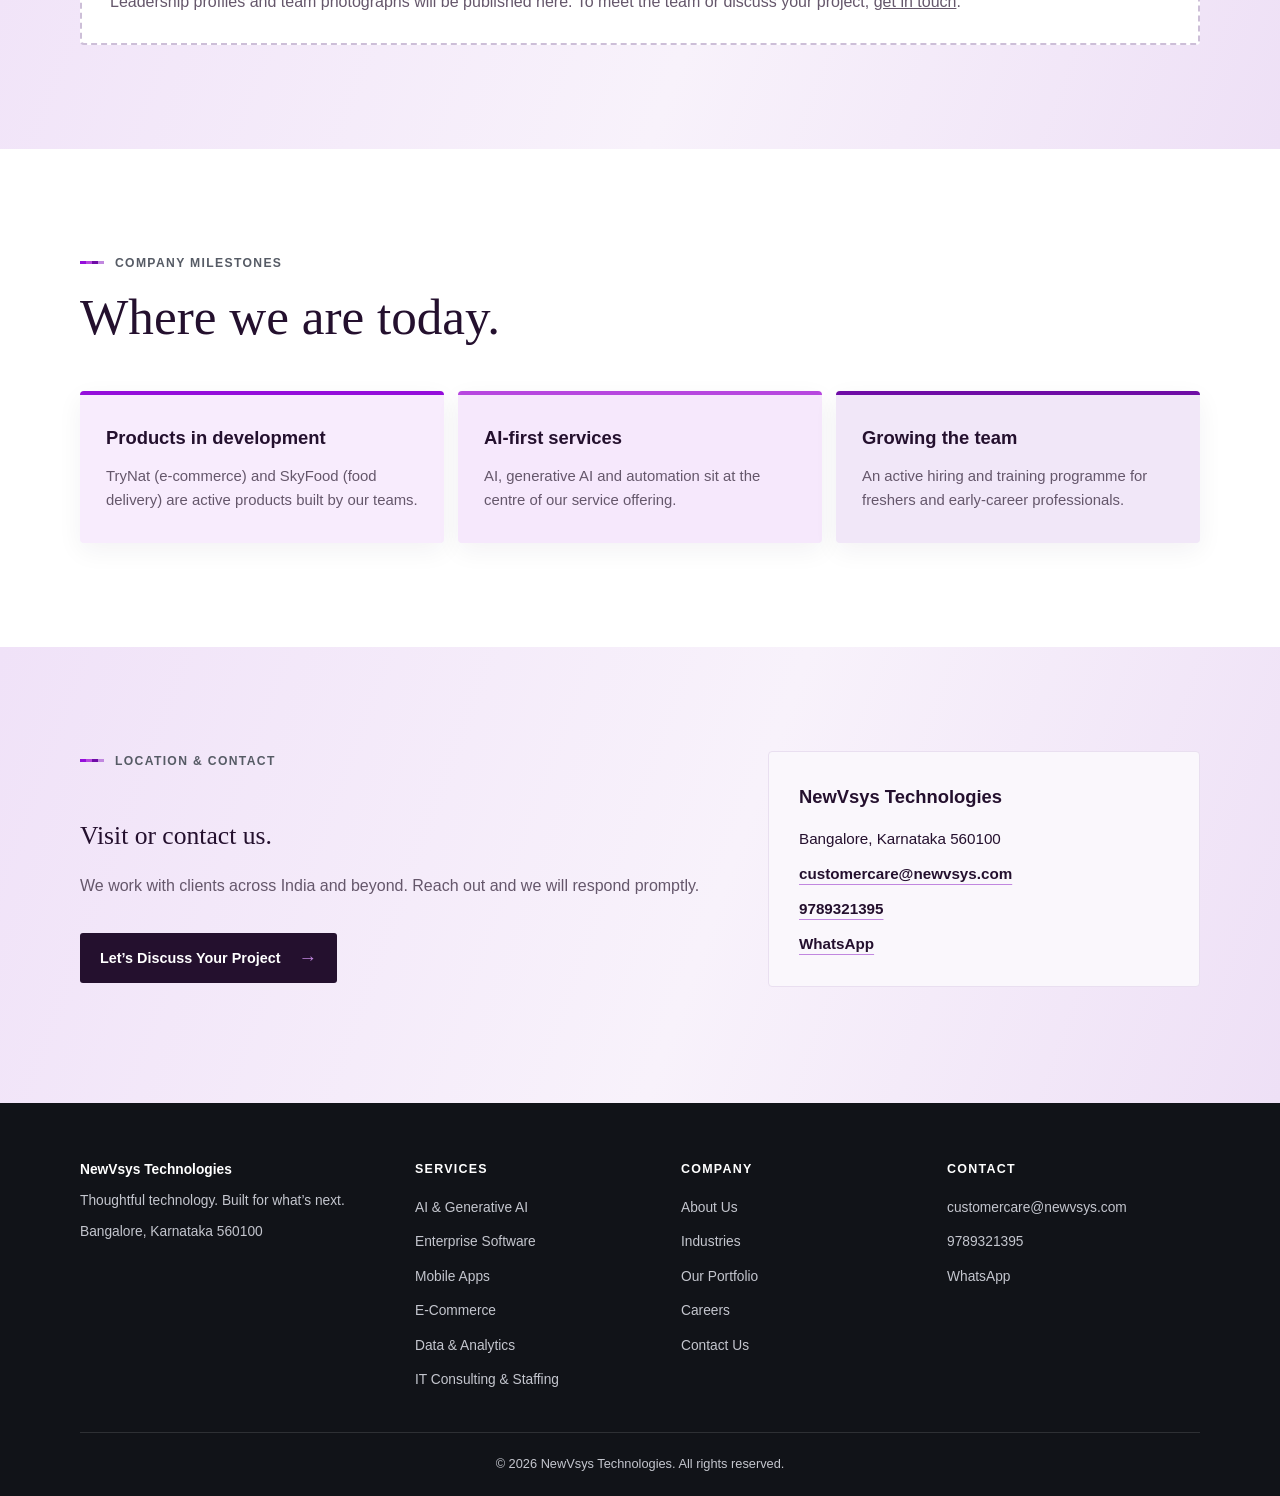
==== commit 4dc8498b: "site changes" ====
--- a/about.html
+++ b/about.html
@@ -3,52 +3,80 @@
 <head>
   <meta charset="UTF-8" />
   <meta name="viewport" content="width=device-width, initial-scale=1.0"/>
-  <title>NewVsys | About Us</title>
+  <title>About NewVsys Technologies | AI &amp; Software Company in Bangalore</title>
+  <meta name="description" content="NewVsys Technologies is a technology-driven company building intelligent software, AI-powered applications and digital products. Learn about our vision, mission, expertise and methodology." />
+  <link rel="canonical" href="https://www.newvsys.com/about.html" />
+  <meta property="og:type" content="website" />
+  <meta property="og:site_name" content="NewVsys Technologies" />
+  <meta property="og:title" content="About NewVsys Technologies" />
+  <meta property="og:description" content="A technology-driven company building intelligent software, AI-powered applications and digital products." />
+  <meta property="og:url" content="https://www.newvsys.com/about.html" />
+  <meta property="og:image" content="https://www.newvsys.com/logo.png" />
+  <meta name="theme-color" content="#950edb" />
   <link rel="stylesheet" href="styles.css" />
 </head>
 <body>
+  <a class="skip-link" href="#main">Skip to content</a>
   <header class="navbar">
     <div class="container">
       <a class="brand" href="index.html" aria-label="NewVsys home">
         <img src="logo.png" alt="NewVsys" class="logo" />
       </a>
-      <nav aria-label="Main navigation">
+      <button class="nav-toggle" type="button" aria-expanded="false" aria-controls="site-nav" aria-label="Toggle menu"><span></span><span></span><span></span></button>
+      <nav id="site-nav" class="site-nav" aria-label="Main navigation">
         <ul class="nav-links">
           <li><a href="index.html">Home</a></li>
+          <li><a href="about.html" aria-current="page">About Us</a></li>
           <li><a href="services.html">Services</a></li>
-          <li><a href="about.html" aria-current="page">About</a></li>
+          <li><a href="industries.html">Industries</a></li>
+          <li><a href="portfolio.html">Our Portfolio</a></li>
           <li><a href="careers.html">Careers</a></li>
-        </ul>
+          <li><a href="contact.html">Contact Us</a></li>
+        </ul>
+        <a class="btn nav-cta" href="contact.html" data-track="project_enquiry_click">Let’s Discuss Your Project <span aria-hidden="true">→</span></a>
       </nav>
     </div>
   </header>
 
-  <main>
-    <section class="about about-page section-pad" id="about">
-      <div class="container about-layout">
-        <div class="about-title">
-          <p class="eyebrow"><span></span> Who we are</p>
-          <h1>Technology should open doors.</h1>
-          <p class="startup-tag">A next-generation software startup pioneering the future of intelligent software for businesses of all sizes.</p>
-        </div>
-        <div class="about-copy">
-          <p class="about-lead">We’re a software team focused on making digital transformation useful, human, and achievable.</p>
-          <p>At NewVsys Technologies, we bring together expertise in AI, machine learning, automation, and agile product development to create solutions that help organizations do their best work.</p>
-          <p>From analytics platforms to intelligent automation, our goal is to help every client unlock more of their digital potential.</p>
-        </div>
-      </div>
-    </section>
-
-    <section class="pillars section-pad">
-      <div class="container">
-        <div class="section-heading">
-          <div>
-            <p class="eyebrow"><span></span> What we bring together</p>
+  <main id="main">
+    <section class="page-hero">
+      <div class="container">
+        <p class="eyebrow"><span></span> About us</p>
+        <h1>Technology should open doors.</h1>
+        <p class="about-intro" style="margin-top:22px">NewVsys Technologies is a technology-driven company focused on building intelligent software solutions, AI-powered applications and digital products. We combine engineering expertise, modern technologies and innovative thinking to help businesses solve complex challenges and accelerate digital transformation.</p>
+      </div>
+    </section>
+
+    <section class="section-pad section-white" id="vision-mission">
+      <div class="container">
+        <div class="section-heading">
+          <div>
+            <p class="eyebrow"><span></span> Vision &amp; mission</p>
+            <h2>Where we are headed, and how.</h2>
+          </div>
+        </div>
+        <div class="card-grid cols-2">
+          <article class="card">
+            <h3>Our vision</h3>
+            <p>To be a trusted technology partner that helps organisations of every size become more intelligent, adaptive and future-ready.</p>
+          </article>
+          <article class="card">
+            <h3>Our mission</h3>
+            <p>To help clients unlock their full digital potential, from AI-powered analytics platforms to intelligent automation systems.</p>
+          </article>
+        </div>
+      </div>
+    </section>
+
+    <section class="pillars section-pad section-tint" id="expertise">
+      <div class="container">
+        <div class="section-heading">
+          <div>
+            <p class="eyebrow"><span></span> Technical expertise</p>
             <h2>Built on intelligence.<br>Delivered with agility.</h2>
           </div>
           <p class="section-intro">Four strengths sit at the core of everything we build for our clients.</p>
         </div>
-
         <div class="pillar-list">
           <article class="pillar pillar-1">
             <h3>Artificial intelligence</h3>
@@ -66,6 +94,10 @@
             <h3>Agile product development</h3>
             <p>From ideation to deployment, robust and scalable digital products.</p>
           </article>
+        </div>
+        <div class="tech-stack">
+          <p>Across our full stack</p>
+          <ul><li>Java</li><li>Spring Boot</li><li>Python</li><li>Hibernate</li><li>RDBMS</li><li>Kafka</li><li>Elasticsearch</li><li>React.js</li><li>Next.js</li></ul>
         </div>
       </div>
     </section>
@@ -86,25 +118,117 @@
       </div>
     </section>
 
-    <section class="mission section-pad">
-      <div class="container mission-layout">
+    <section class="section-pad section-white" id="methodology">
+      <div class="container">
+        <div class="section-heading">
+          <div>
+            <p class="eyebrow"><span></span> Development methodology</p>
+            <h2>Discover. Design. Develop.<br>Deploy. Support.</h2>
+          </div>
+          <p class="section-intro">An iterative process that keeps projects transparent, predictable and aligned to business outcomes.</p>
+        </div>
+        <ol class="steps">
+          <li><h3>Discover</h3><p>Understand your goals, users and constraints.</p></li>
+          <li><h3>Design</h3><p>Define architecture, user experience and roadmap.</p></li>
+          <li><h3>Develop</h3><p>Build iteratively with regular demos and feedback.</p></li>
+          <li><h3>Deploy</h3><p>Test, release and launch securely.</p></li>
+          <li><h3>Support</h3><p>Monitor, maintain and improve after go-live.</p></li>
+        </ol>
+      </div>
+    </section>
+
+    <section class="section-pad section-tint" id="team">
+      <div class="container">
+        <div class="section-heading">
+          <div>
+            <p class="eyebrow"><span></span> Leadership &amp; team</p>
+            <h2>The people behind NewVsys.</h2>
+          </div>
+        </div>
+        <!-- Add real leadership profiles and team photographs here, e.g. <article class="card"><h3>Name</h3><p>Role, background</p></article> inside a .card-grid. -->
+        <div class="team-note">
+          <p>Leadership profiles and team photographs will be published here. To meet the team or discuss your project, <a href="contact.html">get in touch</a>.</p>
+        </div>
+      </div>
+    </section>
+
+    <section class="section-pad section-white" id="milestones">
+      <div class="container">
+        <div class="section-heading">
+          <div>
+            <p class="eyebrow"><span></span> Company milestones</p>
+            <h2>Where we are today.</h2>
+          </div>
+        </div>
+        <!-- Replace with dated milestones (founding year, product launches, team growth) once confirmed. -->
+        <div class="card-grid">
+          <article class="card"><h3>Products in development</h3><p>TryNat (e-commerce) and SkyFood (food delivery) are active products built by our teams.</p></article>
+          <article class="card"><h3>AI-first services</h3><p>AI, generative AI and automation sit at the centre of our service offering.</p></article>
+          <article class="card"><h3>Growing the team</h3><p>An active hiring and training programme for freshers and early-career professionals.</p></article>
+        </div>
+      </div>
+    </section>
+
+    <section class="section-pad section-tint" id="location">
+      <div class="container contact-page">
         <div>
-          <p class="eyebrow"><span></span> Our mission</p>
-          <h2>From AI-powered analytics platforms to intelligent automation systems.</h2>
-          <p class="mission-copy">Our mission is to help clients unlock their full digital potential.</p>
-        </div>
-        <div class="mission-actions">
-          <a href="services.html" class="btn">Explore our services <span aria-hidden="true">↗</span></a>
-          <a href="careers.html" class="text-link">Join our team <span aria-hidden="true">↗</span></a>
-          <a href="mailto:customercare@newvsys.com" class="text-link">customercare@newvsys.com <span aria-hidden="true">↗</span></a>
+          <p class="eyebrow"><span></span> Location &amp; contact</p>
+          <h2 class="group-title">Visit or contact us.</h2>
+          <p style="color:var(--muted)">We work with clients across India and beyond. Reach out and we will respond promptly.</p>
+          <p class="section-actions"><a class="btn" href="contact.html" data-track="project_enquiry_click">Let’s Discuss Your Project <span aria-hidden="true">→</span></a></p>
+        </div>
+        <div class="info-card">
+          <h2>NewVsys Technologies</h2>
+          <ul class="contact-lines">
+            <li>Bangalore, Karnataka 560100</li>
+            <li><a href="mailto:customercare@newvsys.com">customercare@newvsys.com</a></li>
+            <li><a href="tel:+919789321395">9789321395</a></li>
+            <li><a href="https://wa.me/919789321395" rel="noopener">WhatsApp</a></li>
+          </ul>
         </div>
       </div>
     </section>
   </main>
+
   <footer class="footer">
-    <div class="container footer-inner">
-      <p>Thoughtful technology. Built for what’s next.</p>
+    <div class="container footer-grid">
+      <div>
+        <p class="footer-brand">NewVsys Technologies</p>
+        <p>Thoughtful technology. Built for what’s next.</p>
+        <p>Bangalore, Karnataka 560100</p>
+      </div>
+      <div>
+        <h2>Services</h2>
+        <ul>
+          <li><a href="ai-solutions.html">AI &amp; Generative AI</a></li>
+          <li><a href="enterprise-software-development.html">Enterprise Software</a></li>
+          <li><a href="mobile-app-development.html">Mobile Apps</a></li>
+          <li><a href="ecommerce-development.html">E-Commerce</a></li>
+          <li><a href="data-engineering-analytics.html">Data &amp; Analytics</a></li>
+          <li><a href="it-consulting-staffing.html">IT Consulting &amp; Staffing</a></li>
+        </ul>
+      </div>
+      <div>
+        <h2>Company</h2>
+        <ul>
+          <li><a href="about.html">About Us</a></li>
+          <li><a href="industries.html">Industries</a></li>
+          <li><a href="portfolio.html">Our Portfolio</a></li>
+          <li><a href="careers.html">Careers</a></li>
+          <li><a href="contact.html">Contact Us</a></li>
+        </ul>
+      </div>
+      <div>
+        <h2>Contact</h2>
+        <ul>
+          <li><a href="mailto:customercare@newvsys.com">customercare@newvsys.com</a></li>
+          <li><a href="tel:+919789321395">9789321395</a></li>
+          <li><a href="https://wa.me/919789321395" rel="noopener">WhatsApp</a></li>
+        </ul>
+      </div>
     </div>
+    <div class="container footer-bottom"><p>© 2026 NewVsys Technologies. All rights reserved.</p></div>
   </footer>
+  <script src="script.js" defer></script>
 </body>
 </html>
--- a/styles.css
+++ b/styles.css
@@ -1483,3 +1483,968 @@
     padding: 30px 24px;
   }
 }
+
+/* ===== Site-wide additions: navigation, layout, components ===== */
+:focus-visible {
+  outline: 3px solid var(--blue);
+  outline-offset: 3px;
+}
+
+.skip-link {
+  position: absolute;
+  z-index: 100;
+  top: 8px;
+  left: -9999px;
+  padding: 10px 16px;
+  background: var(--ink);
+  color: var(--white);
+}
+
+.skip-link:focus {
+  left: 8px;
+}
+
+.site-nav {
+  display: flex;
+  align-items: center;
+  gap: 24px;
+}
+
+.nav-links {
+  gap: 20px;
+}
+
+.nav-links a {
+  font-size: 0.88rem;
+  white-space: nowrap;
+}
+
+.btn.nav-cta {
+  min-height: 42px;
+  gap: 10px;
+  padding: 0 16px;
+  background: var(--coral);
+  font-size: 0.84rem;
+  white-space: nowrap;
+}
+
+.btn.nav-cta:hover {
+  background: #780bb0;
+}
+
+.btn.nav-cta span {
+  color: var(--white);
+}
+
+.nav-toggle {
+  display: none;
+  width: 44px;
+  height: 44px;
+  flex-direction: column;
+  align-items: center;
+  justify-content: center;
+  gap: 5px;
+  border: 1px solid var(--line);
+  border-radius: 4px;
+  background: var(--white);
+  cursor: pointer;
+}
+
+.nav-toggle span {
+  width: 20px;
+  height: 2px;
+  background: var(--ink);
+}
+
+@media (max-width: 1120px) {
+  .navbar .container {
+    flex-direction: row;
+    flex-wrap: wrap;
+    align-items: center;
+    min-height: 72px;
+    padding: 0;
+    gap: 16px;
+  }
+
+  .nav-toggle {
+    display: inline-flex;
+  }
+
+  .site-nav {
+    display: none;
+    flex-basis: 100%;
+    flex-direction: column;
+    align-items: stretch;
+    gap: 16px;
+    padding: 4px 0 22px;
+  }
+
+  .site-nav.is-open {
+    display: flex;
+  }
+
+  .site-nav .nav-links {
+    width: 100%;
+    flex-direction: column;
+    align-items: flex-start;
+    justify-content: flex-start;
+    gap: 2px;
+  }
+
+  .nav-links a {
+    display: block;
+    padding: 10px 0;
+    font-size: 1rem;
+  }
+
+  .nav-links a::after {
+    display: none;
+  }
+
+  .btn.nav-cta {
+    justify-content: space-between;
+  }
+}
+
+/* Hero (home) */
+.hero h1 {
+  max-width: 700px;
+  font-size: clamp(2.3rem, 4.6vw, 3.8rem);
+  line-height: 1.1;
+}
+
+.hero-intro {
+  max-width: 560px;
+}
+
+.hero-panel .approach-list a {
+  color: #ececf0;
+  text-decoration-color: rgba(255, 255, 255, 0.4);
+  text-underline-offset: 4px;
+}
+
+.hero-panel .approach-list a:hover {
+  color: var(--white);
+}
+
+.hero .text-link {
+  font-size: 0.95rem;
+}
+
+@media (max-width: 760px) {
+  .hero h1 {
+    font-size: clamp(2.1rem, 8vw, 3rem);
+  }
+}
+
+/* Inner page header */
+.page-hero {
+  padding: 72px 0 80px;
+  background: linear-gradient(115deg, #f3e3fb 0%, #faf6fc 48%, #efdef8 100%);
+  border-bottom: 1px solid var(--line);
+}
+
+.page-hero h1 {
+  max-width: 800px;
+  margin: 0;
+  font-size: clamp(2.1rem, 4vw, 3.3rem);
+  line-height: 1.12;
+}
+
+.page-hero .lead {
+  max-width: 680px;
+  margin: 20px 0 28px;
+  color: var(--muted);
+  font-size: 1.06rem;
+}
+
+.breadcrumb {
+  margin: 0 0 18px;
+  color: var(--muted);
+  font-size: 0.82rem;
+}
+
+.breadcrumb a {
+  color: var(--blue);
+}
+
+/* Section backgrounds */
+.section-white { background: var(--white); }
+.section-paper { background: var(--paper); }
+
+.section-tint {
+  background: linear-gradient(110deg, #f0e2f8 0%, #f8f2fb 56%, #eee0f6 100%);
+}
+
+.section-dark {
+  background: linear-gradient(125deg, #321343, #24102e 65%);
+  color: var(--white);
+}
+
+.section-dark .eyebrow,
+.section-dark .section-intro {
+  color: #d9c3e6;
+}
+
+.section-dark h2 {
+  color: var(--white);
+}
+
+.section-pad-sm {
+  padding: 72px 0;
+}
+
+/* Generic cards */
+.card-grid {
+  display: grid;
+  grid-template-columns: repeat(3, minmax(0, 1fr));
+  gap: 14px;
+}
+
+.card-grid.cols-2 { grid-template-columns: repeat(2, minmax(0, 1fr)); }
+.card-grid.cols-4 { grid-template-columns: repeat(4, minmax(0, 1fr)); }
+
+.card-grid.cols-5 { grid-template-columns: repeat(6, minmax(0, 1fr)); }
+.card-grid.cols-5 > .card { grid-column: span 2; }
+.card-grid.cols-5 > .card:nth-child(n + 4) { grid-column: span 3; }
+
+.card {
+  position: relative;
+  display: flex;
+  flex-direction: column;
+  padding: 28px 26px 30px;
+  border-top: 4px solid var(--coral);
+  border-radius: 4px;
+  background: #f8ecfd;
+  box-shadow: 0 8px 26px rgba(36, 16, 46, 0.055);
+  color: var(--ink);
+  text-align: left;
+  text-decoration: none;
+  transition: box-shadow 180ms ease, transform 180ms ease;
+}
+
+.card:nth-child(4n + 2) { border-top-color: var(--orange); background: #f6e8fc; }
+.card:nth-child(4n + 3) { border-top-color: var(--blue); background: #f1e7f8; }
+.card:nth-child(4n + 4) { border-top-color: var(--cyan); background: #f8f1fb; }
+
+a.card:hover {
+  transform: translateY(-4px);
+  box-shadow: 0 14px 30px rgba(36, 16, 46, 0.1);
+}
+
+.card h3 {
+  margin: 0 0 10px;
+  font-family: var(--display);
+  font-size: 1.15rem;
+}
+
+.card p {
+  margin: 0;
+  color: var(--muted);
+  font-size: 0.93rem;
+}
+
+.card .career-list {
+  margin-top: 14px;
+}
+
+.card-link {
+  margin-top: auto;
+  padding-top: 20px;
+  color: var(--ink);
+  font-size: 0.9rem;
+  font-weight: 650;
+}
+
+.card-link span {
+  margin-left: 5px;
+  color: var(--coral);
+}
+
+.section-dark .card {
+  border-top-color: var(--coral);
+  background: rgba(255, 255, 255, 0.06);
+  box-shadow: none;
+  color: var(--white);
+}
+
+.section-dark .card:nth-child(4n + 2) { border-top-color: var(--orange); }
+.section-dark .card:nth-child(4n + 3) { border-top-color: var(--blue); }
+.section-dark .card:nth-child(4n + 4) { border-top-color: var(--cyan); }
+
+.section-dark .card p {
+  color: #d9c3e6;
+}
+
+.chips {
+  display: flex;
+  flex-wrap: wrap;
+  gap: 8px;
+  margin: 16px 0 0;
+  padding: 0;
+  list-style: none;
+}
+
+.chips li {
+  padding: 5px 13px;
+  border: 1px solid rgba(149, 14, 219, 0.3);
+  border-radius: 999px;
+  background: rgba(255, 255, 255, 0.75);
+  color: var(--ink);
+  font-size: 0.82rem;
+  font-weight: 600;
+}
+
+.section-actions {
+  margin-top: 34px;
+}
+
+/* Process steps */
+.steps {
+  display: grid;
+  grid-template-columns: repeat(5, minmax(0, 1fr));
+  gap: 14px;
+  margin: 0;
+  padding: 0;
+  list-style: none;
+  counter-reset: step;
+}
+
+.steps li {
+  padding: 24px 20px 26px;
+  border-top: 4px solid var(--coral);
+  border-radius: 4px;
+  background: var(--white);
+  box-shadow: 0 8px 26px rgba(36, 16, 46, 0.06);
+  counter-increment: step;
+  text-align: left;
+}
+
+.steps li:nth-child(2) { border-top-color: var(--orange); }
+.steps li:nth-child(3) { border-top-color: var(--blue); }
+.steps li:nth-child(4) { border-top-color: var(--cyan); }
+.steps li:nth-child(5) { border-top-color: #7e3aa3; }
+
+.steps li::before {
+  display: block;
+  margin-bottom: 6px;
+  color: var(--coral);
+  font-family: Georgia, "Times New Roman", serif;
+  font-size: 1.7rem;
+  content: counter(step, decimal-leading-zero);
+}
+
+.steps h3 {
+  margin: 0 0 6px;
+  font-family: var(--display);
+  font-size: 1.05rem;
+}
+
+.steps p {
+  margin: 0;
+  color: var(--muted);
+  font-size: 0.88rem;
+}
+
+/* Badges */
+.badge-row {
+  display: flex;
+  flex-wrap: wrap;
+  gap: 8px;
+}
+
+.badge {
+  padding: 3px 10px;
+  border-radius: 999px;
+  background: #f1e7f8;
+  color: var(--blue);
+  font-size: 0.7rem;
+  font-weight: 700;
+  letter-spacing: 0.05em;
+  text-transform: uppercase;
+}
+
+.badge-product { background: #e3f5ea; color: #17623a; }
+.badge-client { background: #fff0dc; color: #84470a; }
+.badge-internal { background: #e6edfb; color: #26459a; }
+
+.badge-category {
+  border: 1px solid var(--line);
+  background: var(--white);
+  color: var(--muted);
+}
+
+/* Portfolio */
+.portfolio-card {
+  display: flex;
+  flex-direction: column;
+  overflow: hidden;
+  border: 1px solid var(--line);
+  border-radius: 4px;
+  background: var(--white);
+  box-shadow: 0 8px 26px rgba(36, 16, 46, 0.06);
+  text-align: left;
+}
+
+.portfolio-media {
+  display: grid;
+  min-height: 160px;
+  place-items: center;
+  background: linear-gradient(135deg, #321343, #6f0ca6);
+  color: var(--white);
+  font-family: Georgia, "Times New Roman", serif;
+  font-size: 2.6rem;
+}
+
+.portfolio-body {
+  display: flex;
+  flex: 1;
+  flex-direction: column;
+  gap: 12px;
+  padding: 24px;
+}
+
+.portfolio-body h3 {
+  margin: 0;
+  font-family: Georgia, "Times New Roman", serif;
+  font-size: 1.4rem;
+  font-weight: 500;
+  line-height: 1.25;
+}
+
+.portfolio-body p {
+  margin: 0;
+  color: var(--muted);
+  font-size: 0.93rem;
+}
+
+.portfolio-body .career-list {
+  margin-top: 2px;
+}
+
+.portfolio-body .card-link {
+  margin-top: auto;
+}
+
+.case {
+  display: grid;
+  grid-template-columns: 0.8fr 1.2fr;
+  gap: 48px;
+  padding: 56px 0;
+  border-top: 1px solid var(--line);
+  scroll-margin-top: 88px;
+}
+
+.case:first-of-type {
+  border-top: 0;
+}
+
+.case-head h2 {
+  margin: 18px 0 8px;
+  font-family: Georgia, "Times New Roman", serif;
+  font-size: clamp(1.8rem, 3vw, 2.4rem);
+  font-weight: 500;
+  line-height: 1.15;
+}
+
+.case-head > p {
+  margin: 0;
+  color: var(--muted);
+}
+
+.case-head .portfolio-media {
+  min-height: 200px;
+  border-radius: 4px;
+}
+
+.case-body {
+  display: grid;
+  gap: 24px;
+  text-align: left;
+}
+
+.case-body h3 {
+  margin: 0 0 6px;
+  color: var(--blue);
+  font-size: 0.76rem;
+  letter-spacing: 0.1em;
+  text-transform: uppercase;
+}
+
+.case-body p {
+  margin: 0;
+  color: var(--ink);
+}
+
+.media-placeholder {
+  display: grid;
+  min-height: 120px;
+  place-items: center;
+  padding: 16px;
+  border: 2px dashed #cdbfd8;
+  border-radius: 4px;
+  background: var(--paper);
+  color: var(--muted);
+  font-size: 0.88rem;
+  text-align: center;
+}
+
+.legend {
+  display: grid;
+  grid-template-columns: repeat(3, minmax(0, 1fr));
+  gap: 14px;
+  margin: 0;
+  padding: 0;
+  list-style: none;
+}
+
+.legend li {
+  padding: 18px 20px;
+  border: 1px solid var(--line);
+  border-radius: 4px;
+  background: var(--white);
+  color: var(--muted);
+  font-size: 0.9rem;
+  text-align: left;
+}
+
+.legend .badge {
+  display: inline-block;
+  margin-bottom: 8px;
+}
+
+/* Callouts, accordions */
+.notice {
+  margin: 0 0 28px;
+  padding: 18px 22px;
+  border-left: 4px solid var(--orange);
+  border-radius: 4px;
+  background: var(--white);
+  box-shadow: 0 8px 26px rgba(36, 16, 46, 0.055);
+  color: var(--ink);
+  font-size: 0.93rem;
+  text-align: left;
+}
+
+.accordion {
+  display: grid;
+  gap: 10px;
+}
+
+.accordion details {
+  border: 1px solid var(--line);
+  border-radius: 4px;
+  background: var(--white);
+  text-align: left;
+}
+
+.accordion summary {
+  padding: 16px 20px;
+  cursor: pointer;
+  font-weight: 650;
+}
+
+.accordion .accordion-body {
+  padding: 0 20px 20px;
+  color: var(--muted);
+  font-size: 0.92rem;
+}
+
+.accordion .accordion-body p {
+  margin: 0 0 10px;
+}
+
+.accordion .accordion-body h4 {
+  margin: 14px 0 6px;
+  color: var(--blue);
+  font-size: 0.72rem;
+  letter-spacing: 0.1em;
+  text-transform: uppercase;
+}
+
+.accordion .accordion-body .career-list li {
+  color: var(--muted);
+  font-size: 0.9rem;
+}
+
+.group-title {
+  margin: 44px 0 16px;
+  font-family: Georgia, "Times New Roman", serif;
+  font-size: 1.6rem;
+  font-weight: 500;
+  text-align: left;
+}
+
+.group-title:first-child {
+  margin-top: 0;
+}
+
+/* Forms */
+.form {
+  display: grid;
+  gap: 16px;
+  padding: 30px;
+  border-radius: 4px;
+  background: var(--white);
+  box-shadow: 0 14px 40px rgba(36, 16, 46, 0.18);
+  color: var(--ink);
+  text-align: left;
+}
+
+.form-row {
+  display: grid;
+  grid-template-columns: repeat(2, minmax(0, 1fr));
+  gap: 16px;
+}
+
+.field {
+  display: grid;
+  gap: 6px;
+}
+
+.field label {
+  font-size: 0.84rem;
+  font-weight: 650;
+}
+
+.field input,
+.field select,
+.field textarea {
+  width: 100%;
+  padding: 11px 12px;
+  border: 1px solid #b9a8c6;
+  border-radius: 3px;
+  background: var(--white);
+  color: var(--ink);
+  font: inherit;
+  font-size: 0.93rem;
+}
+
+.field textarea {
+  min-height: 120px;
+  resize: vertical;
+}
+
+.field small {
+  color: var(--muted);
+  font-size: 0.78rem;
+}
+
+.consent {
+  display: flex;
+  align-items: flex-start;
+  gap: 10px;
+  color: var(--muted);
+  font-size: 0.84rem;
+}
+
+.consent input {
+  margin-top: 4px;
+}
+
+.hp {
+  position: absolute;
+  left: -9999px;
+  width: 1px;
+  height: 1px;
+  overflow: hidden;
+}
+
+.form .btn {
+  justify-self: start;
+  border: 0;
+  background: var(--coral);
+  cursor: pointer;
+  font-family: inherit;
+}
+
+.form .btn:hover {
+  background: #780bb0;
+}
+
+.form .btn span {
+  color: var(--white);
+}
+
+.form-status {
+  margin: 0;
+  min-height: 1.3em;
+  font-size: 0.88rem;
+}
+
+.form-status.is-error { color: #b00020; }
+.form-status.is-success { color: #17623a; }
+
+/* Contact */
+.contact .contact-layout {
+  display: grid;
+  grid-template-columns: 1fr 1.1fr;
+  align-items: start;
+  gap: 48px;
+}
+
+.contact h2 {
+  margin-bottom: 28px;
+}
+
+.contact-lines {
+  display: grid;
+  gap: 10px;
+  margin: 0;
+  padding: 0;
+  list-style: none;
+}
+
+.contact-lines a {
+  color: var(--white);
+  font-weight: 650;
+  text-decoration-color: var(--cyan);
+  text-underline-offset: 5px;
+}
+
+.contact-lines li {
+  color: #c4c6ce;
+  font-size: 0.95rem;
+}
+
+.contact-page {
+  display: grid;
+  grid-template-columns: 1.2fr 0.8fr;
+  gap: 40px;
+  align-items: start;
+}
+
+.info-card {
+  padding: 30px;
+  border: 1px solid var(--line);
+  border-radius: 4px;
+  background: var(--paper);
+  text-align: left;
+}
+
+.info-card h2 {
+  margin: 0 0 14px;
+  font-family: var(--display);
+  font-size: 1.15rem;
+}
+
+.info-card .contact-lines li,
+.info-card .contact-lines a {
+  color: var(--ink);
+}
+
+.info-card p {
+  color: var(--muted);
+  font-size: 0.92rem;
+}
+
+/* About */
+.about-intro {
+  max-width: 820px;
+  margin: 0;
+  font-family: Georgia, "Times New Roman", serif;
+  font-size: clamp(1.25rem, 2.2vw, 1.6rem);
+  line-height: 1.5;
+}
+
+.team-note {
+  padding: 28px;
+  border: 2px dashed #cdbfd8;
+  border-radius: 4px;
+  background: var(--white);
+  color: var(--muted);
+  text-align: left;
+}
+
+.team-note p {
+  margin: 0;
+}
+
+/* CTA band */
+.cta-band {
+  display: flex;
+  align-items: center;
+  justify-content: space-between;
+  gap: 32px;
+  padding: 38px 42px;
+  border-radius: 4px;
+  background: linear-gradient(125deg, var(--coral), #570985);
+  color: var(--white);
+  text-align: left;
+}
+
+.cta-band h2 {
+  margin: 0 0 6px;
+  font-family: Georgia, "Times New Roman", serif;
+  font-size: clamp(1.6rem, 3vw, 2.3rem);
+  font-weight: 500;
+}
+
+.cta-band p {
+  margin: 0;
+}
+
+.cta-band .btn {
+  flex: none;
+  background: var(--white);
+  color: var(--ink);
+}
+
+.cta-band .btn:hover {
+  background: #f1e7f8;
+}
+
+.cta-band .btn span {
+  color: var(--coral);
+}
+
+.cta-actions {
+  display: flex;
+  flex: none;
+  flex-wrap: wrap;
+  align-items: center;
+  gap: 18px;
+}
+
+.cta-actions .text-link {
+  color: var(--white);
+  text-decoration-color: rgba(255, 255, 255, 0.6);
+}
+
+.cta-actions .text-link span {
+  color: var(--white);
+}
+
+/* Footer */
+.footer {
+  padding: 56px 0 22px;
+}
+
+.footer-grid {
+  display: grid;
+  grid-template-columns: 1.3fr 1fr 1fr 1.1fr;
+  gap: 36px;
+  text-align: left;
+}
+
+.footer h2 {
+  margin: 0 0 14px;
+  color: var(--white);
+  font-family: var(--display);
+  font-size: 0.78rem;
+  letter-spacing: 0.1em;
+  text-transform: uppercase;
+}
+
+.footer ul {
+  display: grid;
+  gap: 8px;
+  margin: 0;
+  padding: 0;
+  list-style: none;
+}
+
+.footer p,
+.footer a {
+  font-size: 0.86rem;
+}
+
+.footer a {
+  color: #c4c6ce;
+}
+
+.footer a:hover {
+  color: #e0b5f5;
+}
+
+.footer-brand {
+  margin: 0 0 8px;
+  color: var(--white);
+  font-weight: 700;
+}
+
+.footer-grid p {
+  margin: 0 0 8px;
+}
+
+.footer-bottom {
+  margin-top: 40px;
+  padding-top: 20px;
+  border-top: 1px solid rgba(255, 255, 255, 0.12);
+  text-align: center;
+}
+
+.footer-bottom p {
+  margin: 0;
+  font-size: 0.8rem;
+}
+
+/* Responsive for new components */
+@media (max-width: 960px) {
+  .card-grid,
+  .card-grid.cols-4 {
+    grid-template-columns: repeat(2, minmax(0, 1fr));
+  }
+
+  .card-grid.cols-5 { grid-template-columns: repeat(2, minmax(0, 1fr)); }
+  .card-grid.cols-5 > .card,
+  .card-grid.cols-5 > .card:nth-child(n + 4) { grid-column: auto; }
+  .card-grid.cols-5 > .card:last-child { grid-column: 1 / -1; }
+
+  .steps {
+    grid-template-columns: repeat(2, minmax(0, 1fr));
+  }
+
+  .steps li:last-child {
+    grid-column: 1 / -1;
+  }
+
+  .case,
+  .contact-page,
+  .contact .contact-layout {
+    grid-template-columns: 1fr;
+    gap: 32px;
+  }
+
+  .legend {
+    grid-template-columns: 1fr;
+  }
+
+  .footer-grid {
+    grid-template-columns: repeat(2, minmax(0, 1fr));
+  }
+
+  .cta-band {
+    align-items: flex-start;
+    flex-direction: column;
+    gap: 22px;
+  }
+}
+
+@media (max-width: 640px) {
+  .card-grid,
+  .card-grid.cols-2,
+  .card-grid.cols-4,
+  .card-grid.cols-5,
+  .steps,
+  .form-row,
+  .footer-grid {
+    grid-template-columns: 1fr;
+  }
+
+  .card-grid.cols-5 > .card:last-child {
+    grid-column: auto;
+  }
+
+  .form {
+    padding: 22px 18px;
+  }
+
+  .cta-band {
+    padding: 30px 24px;
+  }
+
+  .page-hero {
+    padding: 56px 0 60px;
+  }
+}
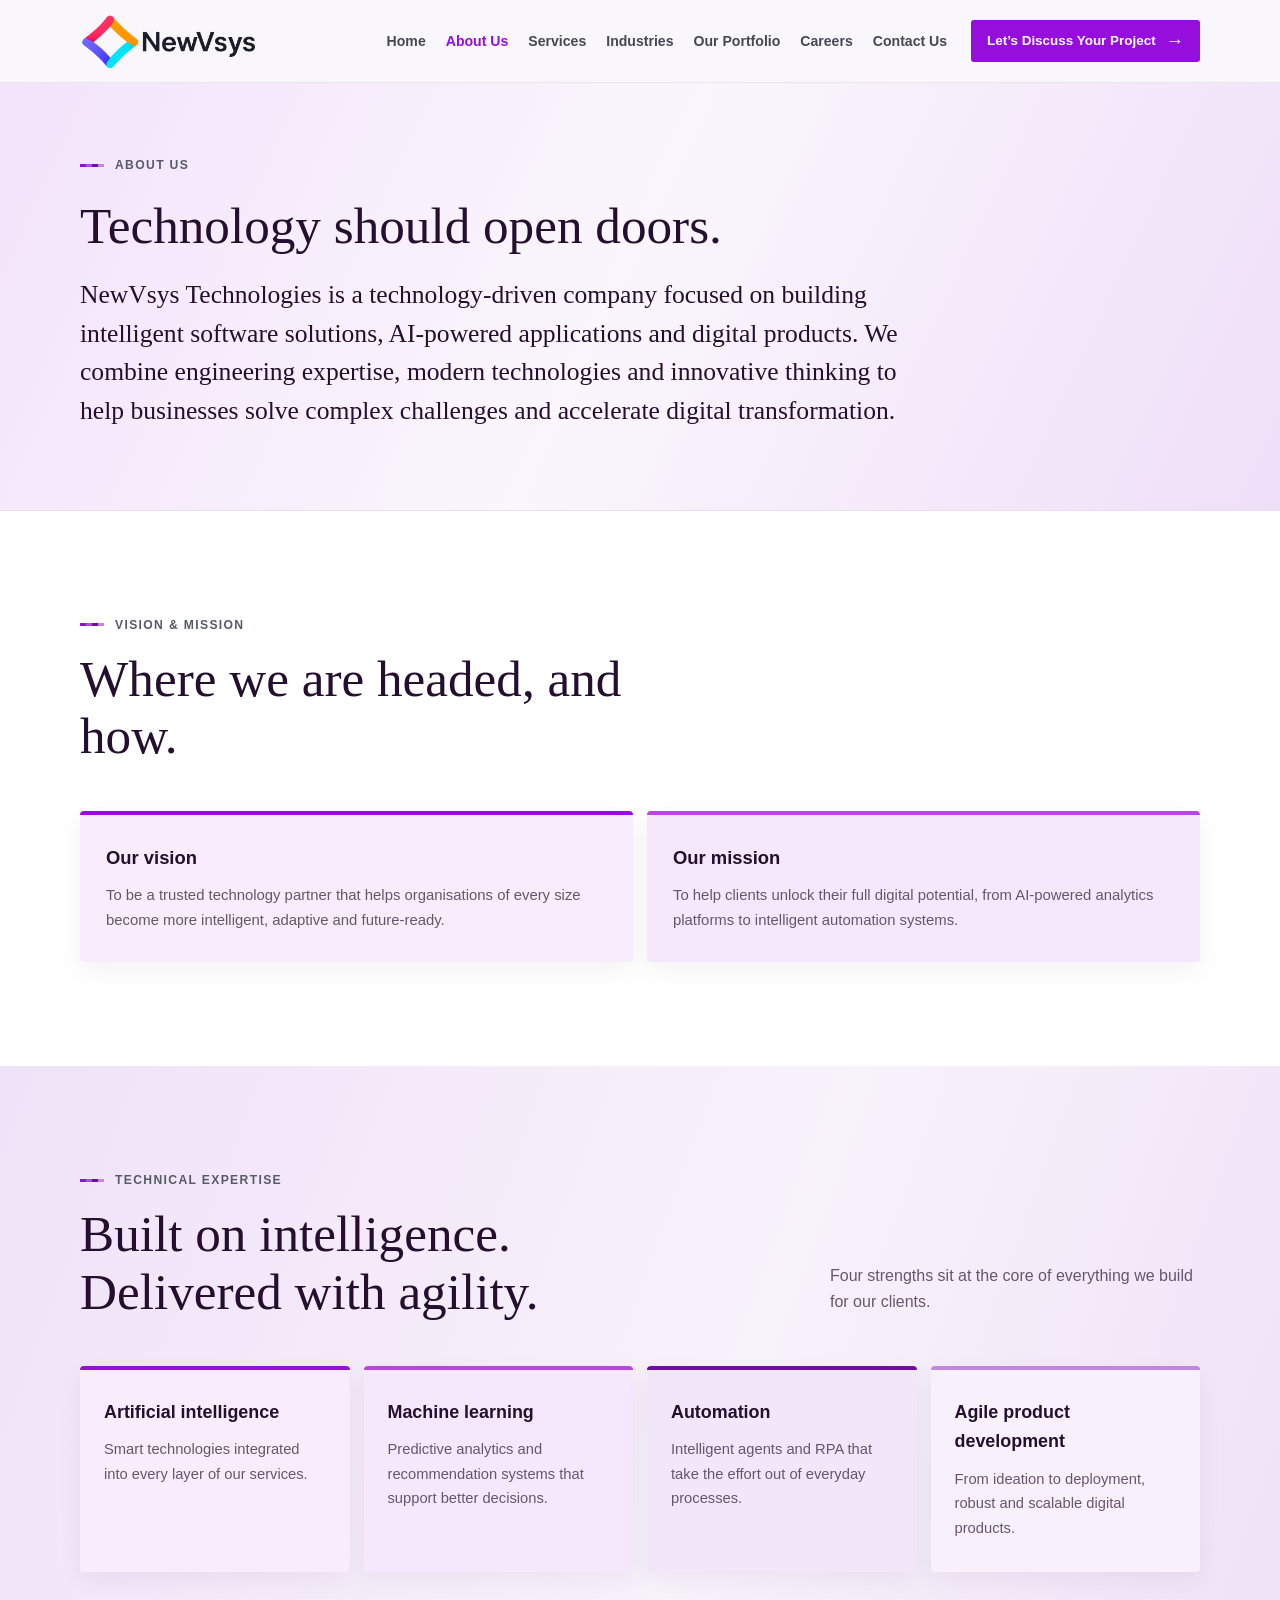
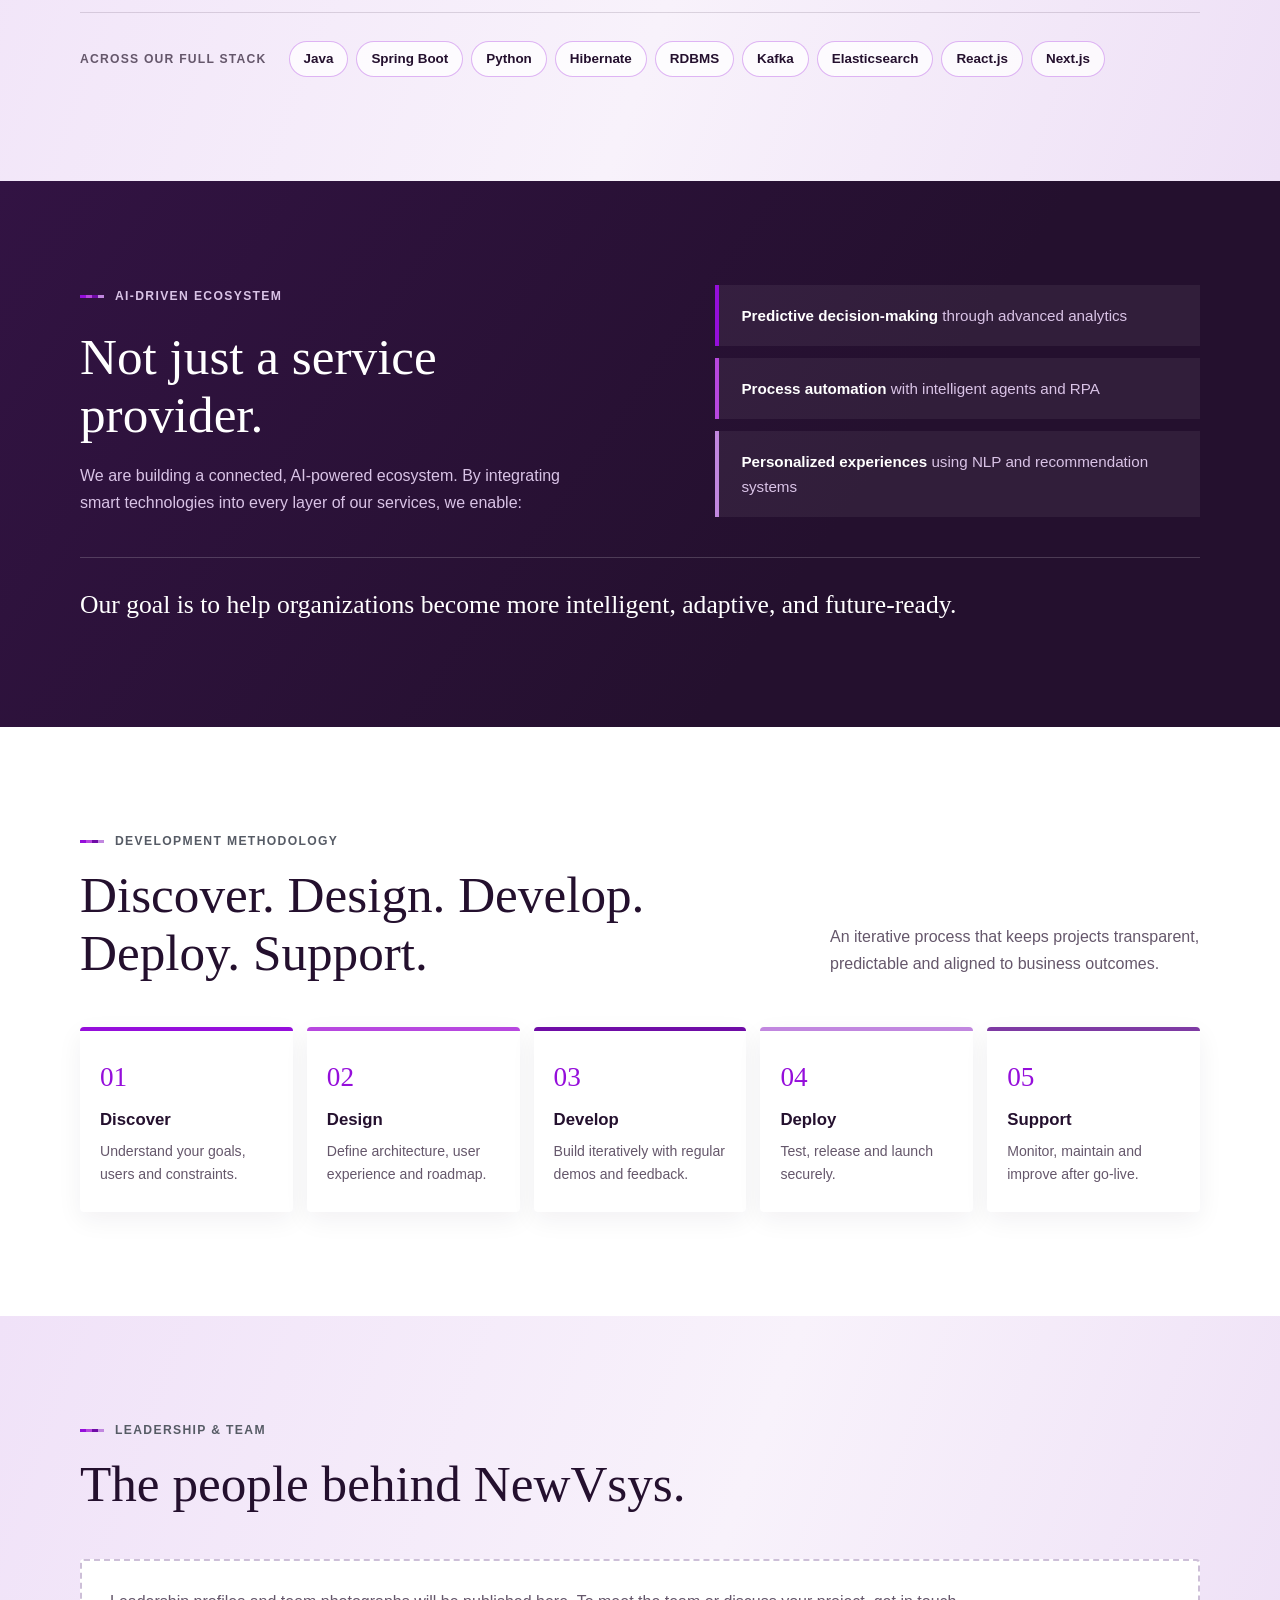
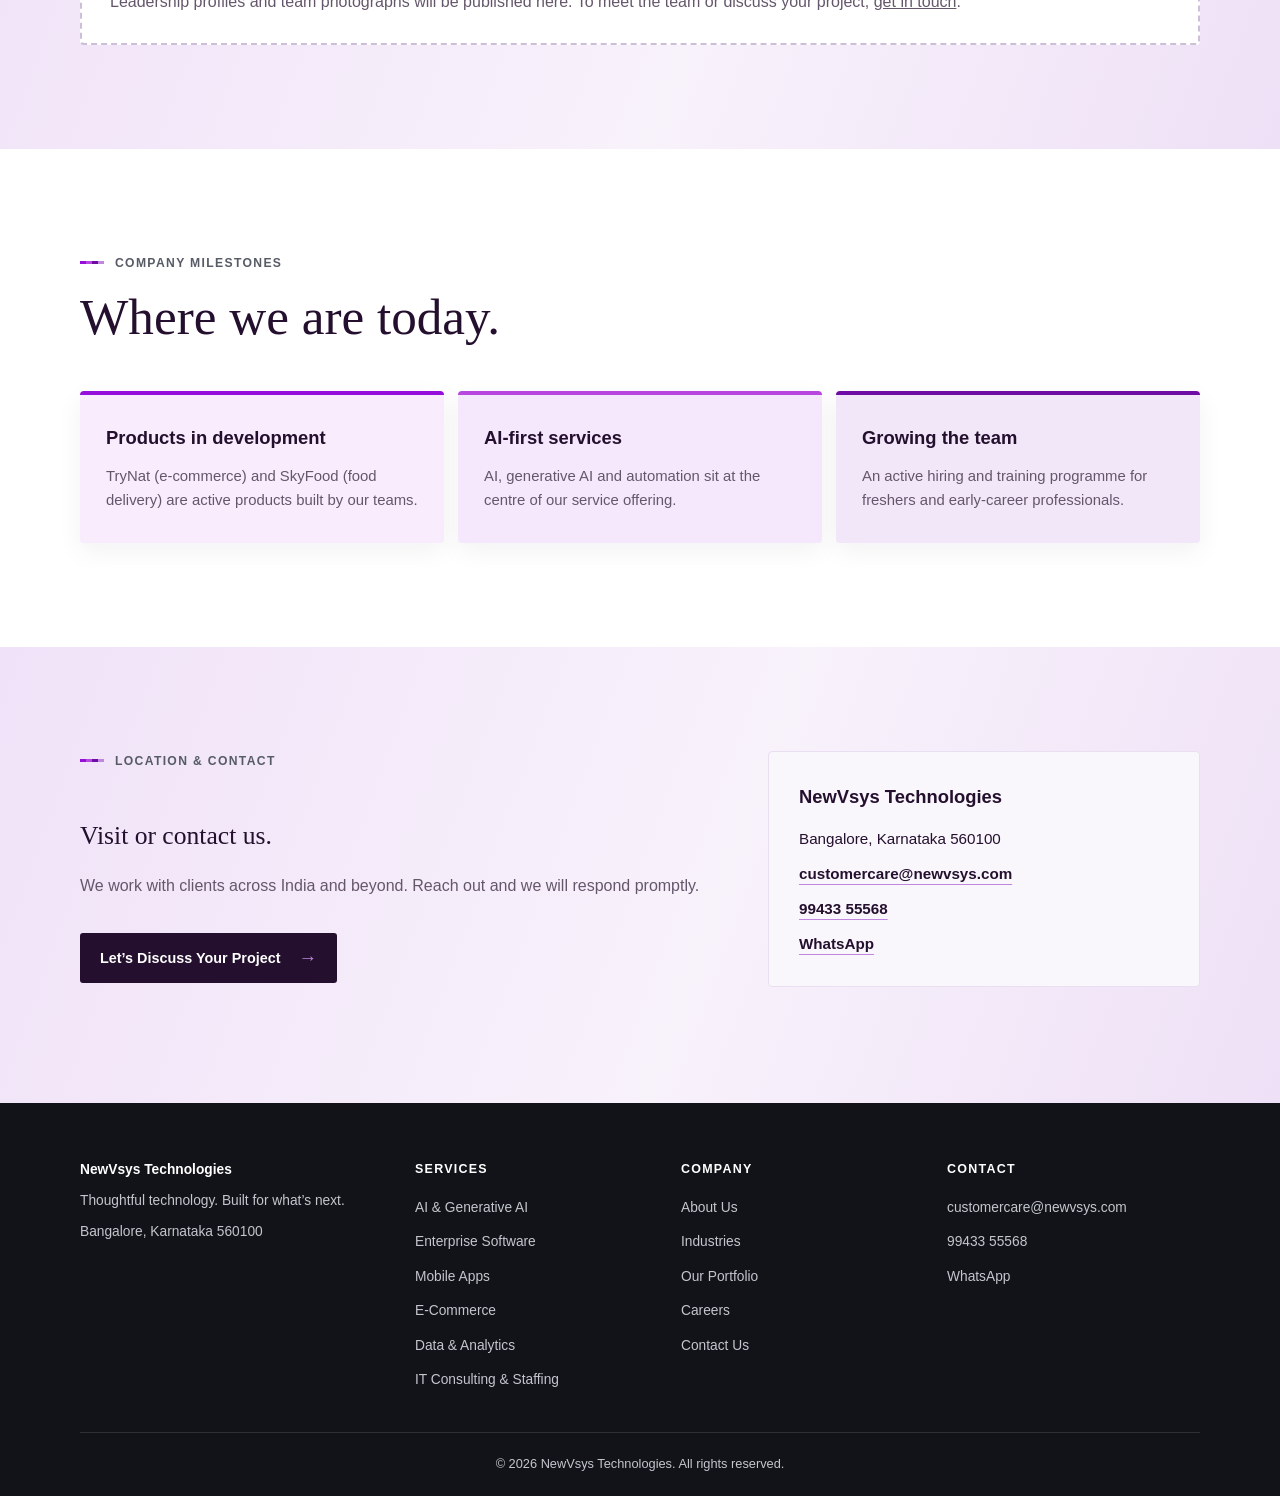
==== commit 95d09c88: "changes2" ====
--- a/about.html
+++ b/about.html
@@ -182,8 +182,8 @@
           <ul class="contact-lines">
             <li>Bangalore, Karnataka 560100</li>
             <li><a href="mailto:customercare@newvsys.com">customercare@newvsys.com</a></li>
-            <li><a href="tel:+919789321395">9789321395</a></li>
-            <li><a href="https://wa.me/919789321395" rel="noopener">WhatsApp</a></li>
+            <li><a href="tel:+919943355568">99433 55568</a></li>
+            <li><a href="https://wa.me/919943355568" rel="noopener">WhatsApp</a></li>
           </ul>
         </div>
       </div>
@@ -222,8 +222,8 @@
         <h2>Contact</h2>
         <ul>
           <li><a href="mailto:customercare@newvsys.com">customercare@newvsys.com</a></li>
-          <li><a href="tel:+919789321395">9789321395</a></li>
-          <li><a href="https://wa.me/919789321395" rel="noopener">WhatsApp</a></li>
+          <li><a href="tel:+919943355568">99433 55568</a></li>
+          <li><a href="https://wa.me/919943355568" rel="noopener">WhatsApp</a></li>
         </ul>
       </div>
     </div>
